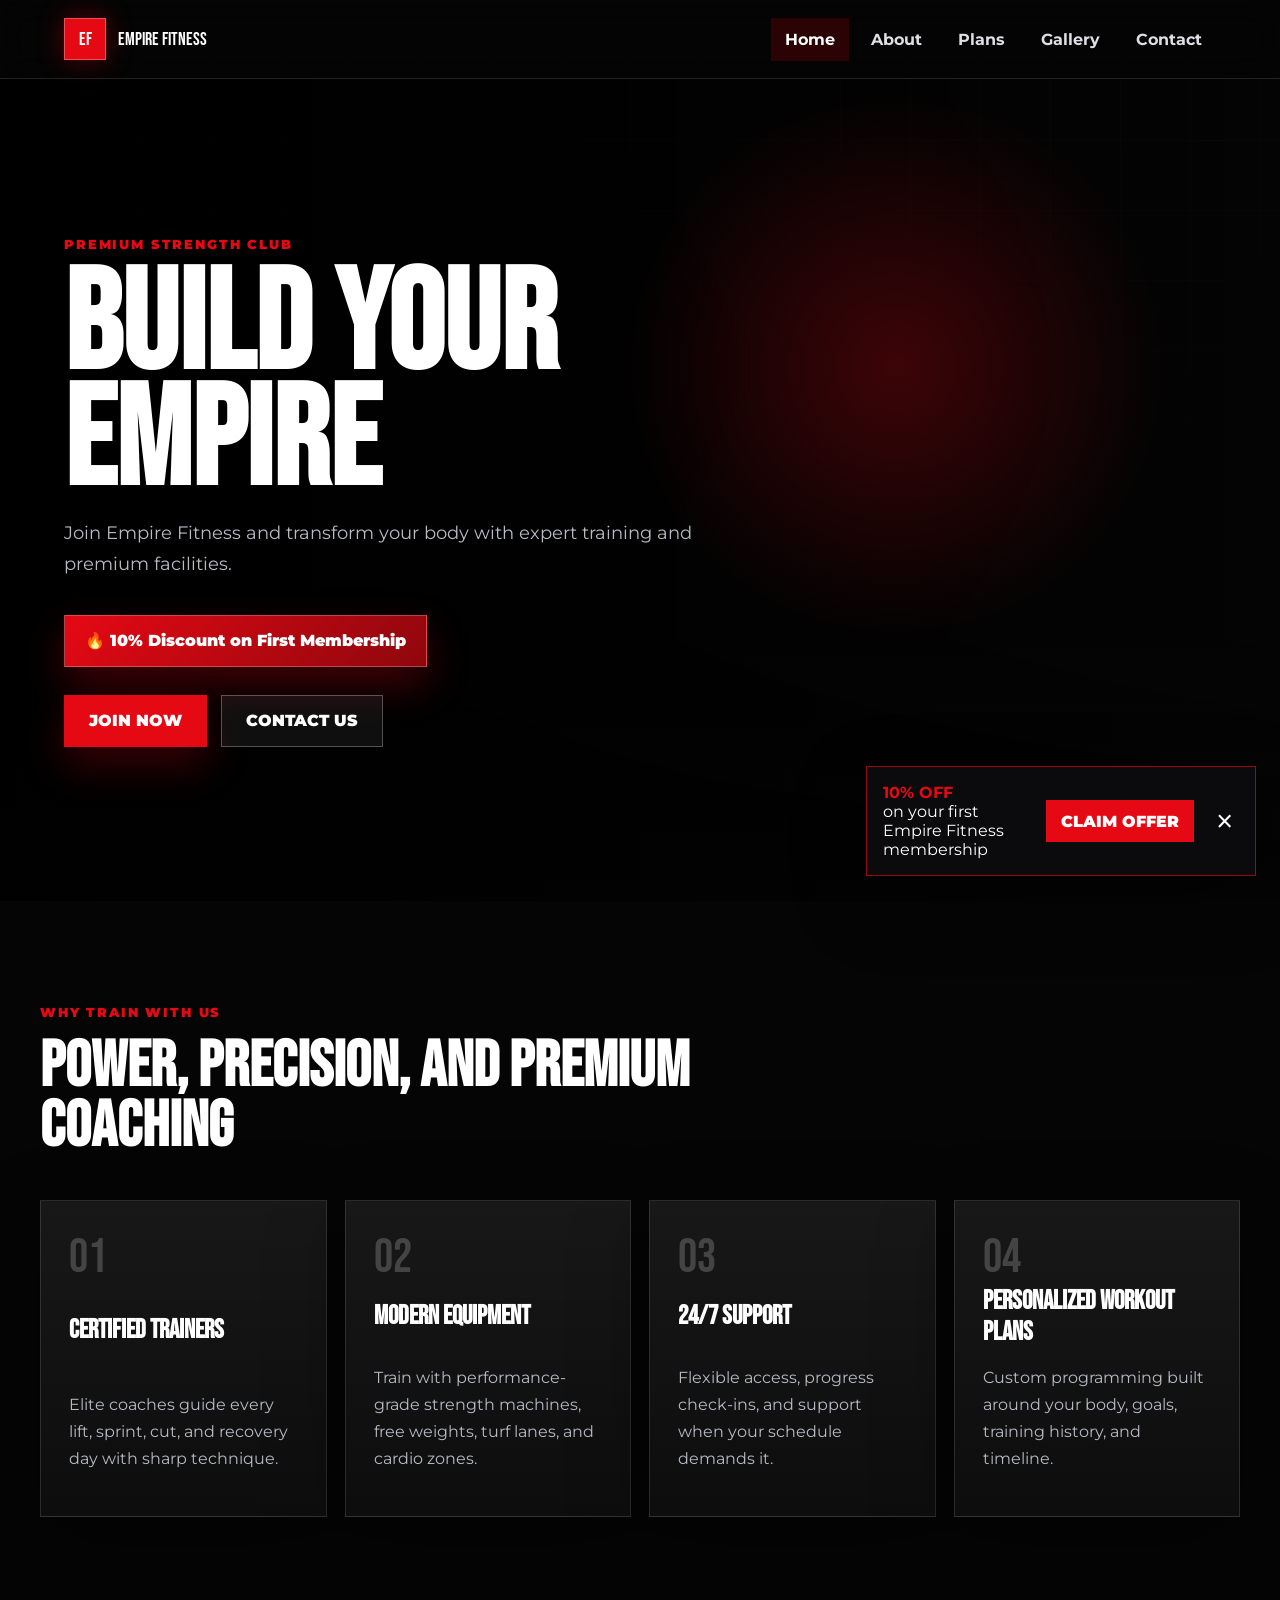
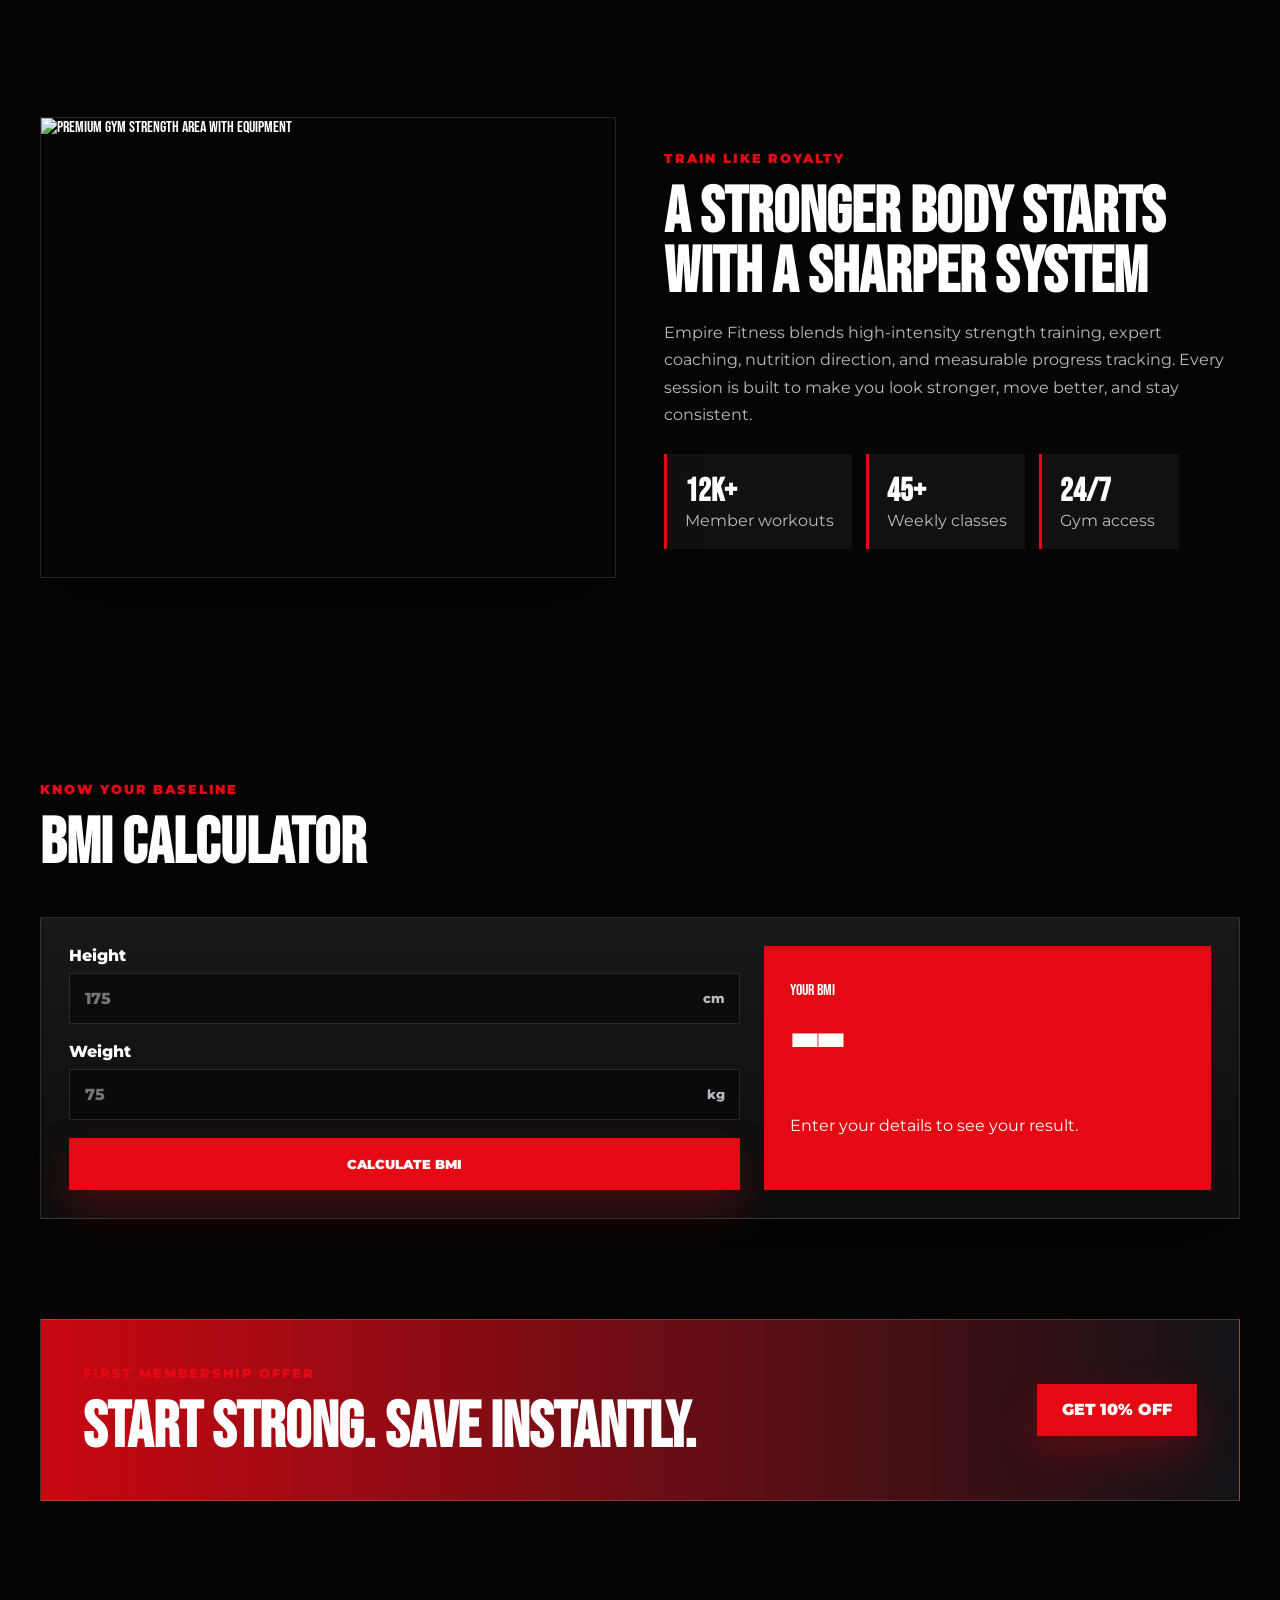
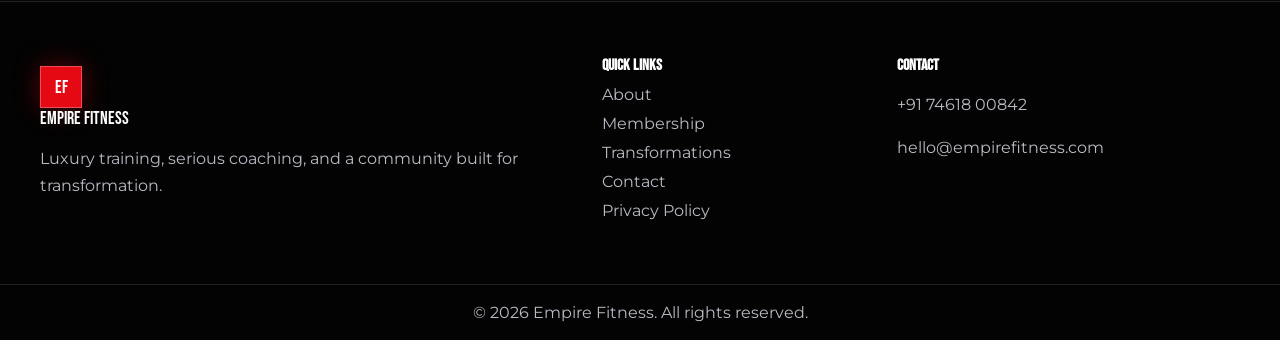
==== index.html @ af0444bc "ghjk" ====
<!DOCTYPE html>
<html lang="en">
<head>
  <meta charset="UTF-8">
  <meta name="viewport" content="width=device-width, initial-scale=1.0">
  <title>Empire Fitness | Build Your Empire</title>
  <link rel="preconnect" href="https://images.unsplash.com">
  <link rel="preconnect" href="https://images.pexels.com">
  <link rel="stylesheet" href="styles.css">
  <script defer src="script.js"></script>
</head>
<body>
  <div class="membership-popup" id="membershipPopup">
    <div>
      <strong>10% OFF</strong>
      <span>on your first Empire Fitness membership</span>
    </div>
    <a class="popup-link" href="plans.html">Claim Offer</a>
    <button class="icon-button" type="button" data-close-popup aria-label="Close offer">&times;</button>
  </div>

  <header class="site-header">
    <nav class="navbar">
      <a class="brand" href="index.html">
        <span class="brand-mark">EF</span>
        <span>Empire Fitness</span>
      </a>
      <button class="nav-toggle" type="button" aria-label="Open navigation" aria-expanded="false">
        <span></span><span></span><span></span>
      </button>
      <div class="nav-links">
        <a class="active" href="index.html">Home</a>
        <a href="about.html">About</a>
        <a href="plans.html">Plans</a>
        <a href="gallery.html">Gallery</a>
        <a href="contact.html">Contact</a>
      </div>
    </nav>
  </header>

  <main>
    <section class="hero home-hero">
      <div class="hero-media" role="img" aria-label="Athlete training with battle ropes in a premium gym"></div>
      <div class="hero-overlay"></div>
      <div class="hero-content reveal">
        <p class="eyebrow">Premium strength club</p>
        <h1>Build Your Empire</h1>
        <p class="hero-copy">Join Empire Fitness and transform your body with expert training and premium facilities.</p>
        <div class="offer-banner">🔥 10% Discount on First Membership</div>
        <div class="hero-actions">
          <a class="btn btn-primary" href="plans.html">Join Now</a>
          <a class="btn btn-ghost" href="contact.html">Contact Us</a>
        </div>
      </div>
    </section>

    <section class="section feature-grid-section">
      <div class="section-heading reveal">
        <p class="eyebrow">Why train with us</p>
        <h2>Power, precision, and premium coaching</h2>
      </div>
      <div class="feature-grid">
        <article class="feature-card reveal">
          <span class="card-icon">01</span>
          <h3>Certified Trainers</h3>
          <p>Elite coaches guide every lift, sprint, cut, and recovery day with sharp technique.</p>
        </article>
        <article class="feature-card reveal">
          <span class="card-icon">02</span>
          <h3>Modern Equipment</h3>
          <p>Train with performance-grade strength machines, free weights, turf lanes, and cardio zones.</p>
        </article>
        <article class="feature-card reveal">
          <span class="card-icon">03</span>
          <h3>24/7 Support</h3>
          <p>Flexible access, progress check-ins, and support when your schedule demands it.</p>
        </article>
        <article class="feature-card reveal">
          <span class="card-icon">04</span>
          <h3>Personalized Workout Plans</h3>
          <p>Custom programming built around your body, goals, training history, and timeline.</p>
        </article>
      </div>
    </section>

    <section class="split-section section">
      <div class="split-image reveal">
        <img src="https://images.unsplash.com/photo-1534367610401-9f5ed68180aa?auto=format&fit=crop&w=1100&q=85" alt="Premium gym strength area with equipment">
      </div>
      <div class="split-content reveal">
        <p class="eyebrow">Train like royalty</p>
        <h2>A stronger body starts with a sharper system</h2>
        <p>Empire Fitness blends high-intensity strength training, expert coaching, nutrition direction, and measurable progress tracking. Every session is built to make you look stronger, move better, and stay consistent.</p>
        <div class="stats-row">
          <div><strong>12k+</strong><span>Member workouts</span></div>
          <div><strong>45+</strong><span>Weekly classes</span></div>
          <div><strong>24/7</strong><span>Gym access</span></div>
        </div>
      </div>
    </section>

    <section class="section bmi-section" id="bmi">
      <div class="section-heading reveal">
        <p class="eyebrow">Know your baseline</p>
        <h2>BMI Calculator</h2>
      </div>
      <div class="bmi-panel reveal">
        <form class="bmi-form" id="bmiForm">
          <label>
            Height
            <span class="input-wrap"><input id="heightInput" type="number" min="1" step="0.1" placeholder="175"><small>cm</small></span>
          </label>
          <label>
            Weight
            <span class="input-wrap"><input id="weightInput" type="number" min="1" step="0.1" placeholder="75"><small>kg</small></span>
          </label>
          <button class="btn btn-primary" type="submit">Calculate BMI</button>
        </form>
        <div class="bmi-result" id="bmiResult">
          <span>Your BMI</span>
          <strong>--</strong>
          <p>Enter your details to see your result.</p>
        </div>
      </div>
    </section>

    <section class="cta-strip reveal">
      <div>
        <p class="eyebrow">First membership offer</p>
        <h2>Start strong. Save instantly.</h2>
      </div>
      <a class="btn btn-primary" href="plans.html">Get 10% Off</a>
    </section>
  </main>

  <footer class="footer">
    <div class="footer-grid">
      <div>
        <a class="brand" href="index.html"><span class="brand-mark">EF</span><span>Empire Fitness</span></a>
        <p>Luxury training, serious coaching, and a community built for transformation.</p>
      </div>
      <div>
        <h4>Quick Links</h4>
        <a href="about.html">About</a>
        <a href="plans.html">Membership</a>
        <a href="gallery.html">Transformations</a>
        <a href="contact.html">Contact</a>
        <a href="privacy.html">Privacy Policy</a>
      </div>
      <div>
        <h4>Contact</h4>
        <p>+91 74618 00842</p>
        <p>hello@empirefitness.com</p>
      </div>
    </div>
    <div class="footer-bottom">© 2026 Empire Fitness. All rights reserved.</div>
  </footer>
</body>
</html>
---- styles.css ----
@import url("https://fonts.googleapis.com/css2?family=Bebas+Neue&family=Montserrat:wght@400;600;700;800;900&display=swap");

:root {
  --black: #050505;
  --black-2: #0c0c0f;
  --panel: #141418;
  --panel-2: #1c1c22;
  --red: #e50914;
  --red-dark: #8e070d;
  --white: #ffffff;
  --muted: #b9bbc4;
  --line: rgba(255, 255, 255, 0.12);
  --shadow: 0 24px 70px rgba(0, 0, 0, 0.45);
}

* {
  box-sizing: border-box;
}

html {
  scroll-behavior: smooth;
}

body {
  margin: 0;
  font-family: "Bebas Neue", Impact, Haettenschweiler, "Arial Narrow Bold", sans-serif;
  background: var(--black);
  color: var(--white);
  letter-spacing: 0;
}

body::before {
  content: "";
  position: fixed;
  inset: 0;
  pointer-events: none;
  background:
    linear-gradient(90deg, rgba(255, 255, 255, 0.035) 1px, transparent 1px),
    linear-gradient(rgba(255, 255, 255, 0.035) 1px, transparent 1px);
  background-size: 70px 70px;
  mask-image: linear-gradient(to bottom, rgba(0, 0, 0, 0.65), transparent 72%);
  z-index: -2;
}

img {
  max-width: 100%;
  display: block;
}

a {
  color: inherit;
  text-decoration: none;
}

p {
  color: var(--muted);
  font-family: "Montserrat", "Segoe UI", Arial, sans-serif;
  line-height: 1.7;
}

.site-header {
  position: sticky;
  top: 0;
  z-index: 100;
  background: rgba(5, 5, 5, 0.78);
  backdrop-filter: blur(18px);
  border-bottom: 1px solid var(--line);
}

.navbar {
  min-height: 78px;
  max-width: 1200px;
  margin: 0 auto;
  padding: 0 24px;
  display: flex;
  align-items: center;
  justify-content: space-between;
  gap: 24px;
}

.brand {
  display: inline-flex;
  align-items: center;
  gap: 12px;
  font-size: 1.1rem;
  text-transform: uppercase;
}

.brand-mark {
  width: 42px;
  height: 42px;
  display: grid;
  place-items: center;
  background: var(--red);
  color: var(--white);
  border: 1px solid rgba(255, 255, 255, 0.28);
  box-shadow: 0 0 26px rgba(229, 9, 20, 0.38);
}

.nav-links {
  display: flex;
  align-items: center;
  gap: 8px;
  font-family: "Montserrat", "Segoe UI", Arial, sans-serif;
  font-weight: 700;
}

.nav-links a {
  padding: 12px 14px;
  color: #dedee3;
  transition: color 0.25s ease, background 0.25s ease;
}

.nav-links a:hover,
.nav-links a.active {
  color: var(--white);
  background: rgba(229, 9, 20, 0.18);
}

.nav-toggle,
.icon-button {
  display: none;
  border: 0;
  background: transparent;
  color: var(--white);
  cursor: pointer;
}

.nav-toggle span {
  display: block;
  width: 28px;
  height: 2px;
  margin: 6px 0;
  background: var(--white);
}

.hero,
.page-hero {
  position: relative;
  min-height: calc(100vh - 78px);
  display: flex;
  align-items: center;
  overflow: hidden;
}

.hero-media,
.page-hero {
  background-size: cover;
  background-position: center;
}

.home-hero .hero-media {
  position: absolute;
  inset: 0;
  background-image: url("https://images.unsplash.com/photo-1599058917212-d750089bc07e?auto=format&fit=crop&w=1800&q=88");
  transform: scale(1.03);
  animation: heroPulse 14s ease-in-out infinite alternate;
}

.about-hero {
  background-image: url("https://images.unsplash.com/photo-1534438327276-14e5300c3a48?auto=format&fit=crop&w=1800&q=88");
}

.plans-hero {
  background-image: url("https://images.unsplash.com/photo-1532029837206-abbe2b7620e3?auto=format&fit=crop&w=1800&q=88");
}

.gallery-hero {
  background-image: url("https://images.unsplash.com/photo-1581009146145-b5ef050c2e1e?auto=format&fit=crop&w=1800&q=88");
}

.contact-hero {
  background-image: url("https://images.unsplash.com/photo-1583454110551-21f2fa2afe61?auto=format&fit=crop&w=1800&q=88");
}

.privacy-hero {
  background-image: url("https://images.unsplash.com/photo-1517838277536-f5f99be501cd?auto=format&fit=crop&w=1800&q=88");
}

.hero-overlay {
  position: absolute;
  inset: 0;
  background:
    radial-gradient(circle at 70% 35%, rgba(229, 9, 20, 0.26), transparent 26%),
    linear-gradient(90deg, rgba(0, 0, 0, 0.94) 0%, rgba(0, 0, 0, 0.7) 42%, rgba(0, 0, 0, 0.16) 100%),
    linear-gradient(0deg, rgba(5, 5, 5, 1) 0%, transparent 32%);
  z-index: 1;
}

.hero-content,
.page-hero-content {
  position: relative;
  z-index: 2;
  width: min(760px, calc(100% - 48px));
  margin-left: max(24px, calc((100vw - 1200px) / 2 + 24px));
  padding: 90px 0;
}

.page-hero-content {
  width: min(820px, calc(100% - 48px));
}

.eyebrow {
  margin: 0 0 14px;
  color: var(--red);
  text-transform: uppercase;
  font-weight: 900;
  font-size: 0.82rem;
  letter-spacing: 0.14em;
}

h1,
h2,
h3,
h4 {
  margin: 0;
  text-transform: uppercase;
}

h1 {
  font-size: clamp(4rem, 11vw, 9.5rem);
  line-height: 0.82;
  max-width: 920px;
}

h2 {
  font-size: clamp(2.2rem, 5vw, 4.5rem);
  line-height: 0.94;
}

h3 {
  font-size: 1.6rem;
}

.hero-copy,
.page-hero-content p {
  max-width: 650px;
  font-size: 1.12rem;
}

.offer-banner,
.plan-highlight {
  display: inline-flex;
  align-items: center;
  min-height: 52px;
  margin: 18px 0 28px;
  padding: 14px 20px;
  background: linear-gradient(135deg, var(--red), var(--red-dark));
  border: 1px solid rgba(255, 255, 255, 0.25);
  box-shadow: 0 18px 40px rgba(229, 9, 20, 0.28);
  font-family: "Montserrat", "Segoe UI", Arial, sans-serif;
  font-weight: 900;
}

.hero-actions,
.stats-row,
.social-row {
  display: flex;
  flex-wrap: wrap;
  gap: 14px;
}

.btn,
.whatsapp-btn,
.popup-link {
  display: inline-flex;
  align-items: center;
  justify-content: center;
  min-height: 52px;
  padding: 0 24px;
  border: 1px solid transparent;
  font-family: "Montserrat", "Segoe UI", Arial, sans-serif;
  font-weight: 900;
  text-transform: uppercase;
  transition: transform 0.25s ease, box-shadow 0.25s ease, background 0.25s ease;
}

.btn:hover,
.whatsapp-btn:hover,
.popup-link:hover {
  transform: translateY(-3px);
}

.btn-primary {
  background: var(--red);
  color: var(--white);
  box-shadow: 0 18px 40px rgba(229, 9, 20, 0.25);
}

.btn-ghost {
  border-color: rgba(255, 255, 255, 0.28);
  background: rgba(255, 255, 255, 0.06);
}

.section {
  width: min(1200px, calc(100% - 48px));
  margin: 0 auto;
  padding: 100px 0;
}

.section-heading {
  max-width: 820px;
  margin-bottom: 42px;
}

.feature-grid,
.trainer-grid,
.pricing-grid,
.transformation-grid,
.contact-grid,
.story-grid {
  display: grid;
  grid-template-columns: repeat(4, 1fr);
  gap: 18px;
}

.feature-card,
.trainer-card,
.price-card,
.transform-card,
.mission-card,
.contact-form,
.contact-panel,
.bmi-panel {
  background: linear-gradient(180deg, rgba(255, 255, 255, 0.08), rgba(255, 255, 255, 0.035));
  border: 1px solid var(--line);
  box-shadow: var(--shadow);
}

.feature-card {
  min-height: 260px;
  padding: 28px;
  display: flex;
  flex-direction: column;
  justify-content: space-between;
  transition: transform 0.3s ease, border-color 0.3s ease;
}

.feature-card:hover,
.price-card:hover,
.trainer-card:hover,
.transform-card:hover {
  transform: translateY(-8px);
  border-color: rgba(229, 9, 20, 0.72);
}

.card-icon {
  color: rgba(255, 255, 255, 0.2);
  font-size: 3rem;
}

.split-section {
  display: grid;
  grid-template-columns: 1fr 1fr;
  align-items: center;
  gap: 48px;
}

.split-image img {
  width: 100%;
  aspect-ratio: 5 / 4;
  object-fit: cover;
  border: 1px solid var(--line);
  box-shadow: var(--shadow);
}

.stats-row {
  margin-top: 26px;
}

.stats-row div,
.achievement-band div {
  min-width: 140px;
  padding: 18px;
  border-left: 3px solid var(--red);
  background: rgba(255, 255, 255, 0.05);
}

.stats-row strong,
.achievement-band strong {
  display: block;
  font-size: 2rem;
}

.stats-row span,
.achievement-band span {
  color: var(--muted);
  font-family: "Montserrat", "Segoe UI", Arial, sans-serif;
}

.bmi-panel {
  display: grid;
  grid-template-columns: 1.5fr 1fr;
  gap: 24px;
  padding: 28px;
}

.bmi-form,
.contact-form {
  display: grid;
  gap: 18px;
}

label {
  display: grid;
  gap: 8px;
  color: var(--white);
  font-family: "Montserrat", "Segoe UI", Arial, sans-serif;
  font-weight: 800;
}

input,
textarea {
  width: 100%;
  border: 1px solid var(--line);
  background: rgba(0, 0, 0, 0.42);
  color: var(--white);
  padding: 15px;
  font: inherit;
  outline: none;
}

input:focus,
textarea:focus {
  border-color: var(--red);
}

.input-wrap {
  display: grid;
  grid-template-columns: 1fr auto;
  align-items: center;
  background: rgba(0, 0, 0, 0.42);
  border: 1px solid var(--line);
}

.input-wrap input {
  border: 0;
  background: transparent;
}

.input-wrap small {
  padding-right: 14px;
  color: var(--muted);
}

.bmi-result {
  display: grid;
  align-content: center;
  padding: 26px;
  background: var(--red);
}

.bmi-result strong {
  font-size: clamp(3rem, 8vw, 6rem);
  line-height: 1;
}

.bmi-result p,
.bmi-result span {
  color: var(--white);
}

.cta-strip,
.motivation-band,
.achievement-band {
  width: min(1200px, calc(100% - 48px));
  margin: 0 auto 100px;
  padding: 42px;
  display: flex;
  align-items: center;
  justify-content: space-between;
  gap: 24px;
  background:
    linear-gradient(90deg, rgba(229, 9, 20, 0.88), rgba(20, 20, 24, 0.92)),
    url("https://images.unsplash.com/photo-1517836357463-d25dfeac3438?auto=format&fit=crop&w=1400&q=85") center/cover;
  border: 1px solid rgba(255, 255, 255, 0.16);
}

.story-grid {
  grid-template-columns: 1.2fr 0.8fr;
}

.mission-card {
  padding: 34px;
}

.mission-card h3 + p {
  margin-bottom: 26px;
}

.trainer-grid,
.pricing-grid,
.transformation-grid {
  grid-template-columns: repeat(3, 1fr);
}

.trainer-card,
.transform-card {
  overflow: hidden;
}

.trainer-card img {
  width: 100%;
  height: 360px;
  object-fit: cover;
}

.trainer-card h3,
.trainer-card p,
.transform-card h3,
.transform-card p {
  padding-inline: 24px;
}

.trainer-card h3,
.transform-card h3 {
  padding-top: 24px;
}

.trainer-card p,
.transform-card p {
  padding-bottom: 24px;
}

.price-card {
  position: relative;
  padding: 34px;
  transition: transform 0.3s ease, border-color 0.3s ease;
}

.price-card.featured {
  border-color: var(--red);
  background: linear-gradient(180deg, rgba(229, 9, 20, 0.24), rgba(255, 255, 255, 0.04));
}

.price {
  margin: 20px 0;
  font-size: clamp(3rem, 6vw, 5rem);
  line-height: 0.9;
}

.price span {
  color: var(--muted);
  font-family: "Montserrat", "Segoe UI", Arial, sans-serif;
  font-size: 1rem;
}

.price-card ul {
  margin: 24px 0;
  padding: 0;
  list-style: none;
  font-family: "Montserrat", "Segoe UI", Arial, sans-serif;
  color: var(--muted);
}

.price-card li {
  padding: 10px 0;
  border-bottom: 1px solid var(--line);
}

.before-after {
  display: grid;
  grid-template-columns: 1fr 1fr;
}

.before-after img {
  width: 100%;
  height: 320px;
  object-fit: cover;
}

.achievement-band {
  justify-content: center;
  background: var(--panel);
}

.testimonial-slider {
  display: grid;
  grid-template-columns: 54px 1fr 54px;
  align-items: center;
  gap: 18px;
}

.testimonial-track {
  min-height: 210px;
  position: relative;
  overflow: hidden;
  border: 1px solid var(--line);
  background: var(--panel);
}

.testimonial {
  position: absolute;
  inset: 0;
  padding: 36px;
  display: grid;
  align-content: center;
  opacity: 0;
  transform: translateX(30px);
  transition: opacity 0.35s ease, transform 0.35s ease;
}

.testimonial.active {
  opacity: 1;
  transform: translateX(0);
}

.testimonial p {
  font-size: 1.3rem;
}

.slider-btn {
  width: 54px;
  height: 54px;
  border: 1px solid var(--line);
  background: var(--red);
  color: var(--white);
  font-size: 2rem;
  cursor: pointer;
  font-family: Georgia, serif;
}

.contact-grid {
  grid-template-columns: 1.1fr 0.9fr;
}

.policy-section {
  padding-top: 90px;
}

.policy-panel {
  max-width: 920px;
  margin: 0 auto;
  padding: clamp(28px, 5vw, 52px);
  background: linear-gradient(180deg, rgba(255, 255, 255, 0.08), rgba(255, 255, 255, 0.035));
  border: 1px solid var(--line);
  box-shadow: var(--shadow);
}

.policy-panel h2 {
  margin-top: 36px;
  font-size: clamp(1.8rem, 3vw, 2.6rem);
}

.policy-panel h2:first-of-type {
  margin-top: 18px;
}

.policy-panel a {
  color: var(--white);
  border-bottom: 1px solid var(--red);
}

.policy-date {
  color: var(--red);
  font-weight: 800;
}

.contact-form,
.contact-panel {
  padding: 32px;
}

.whatsapp-btn {
  margin: 16px 0;
  width: max-content;
  background: #1fa855;
  color: var(--white);
}

.social-row a {
  width: 48px;
  height: 48px;
  display: grid;
  place-items: center;
  background: rgba(255, 255, 255, 0.08);
  border: 1px solid var(--line);
  font-family: "Montserrat", "Segoe UI", Arial, sans-serif;
  font-weight: 900;
}

.map-section {
  width: min(1200px, calc(100% - 48px));
  margin: 0 auto 100px;
}

.map-section iframe {
  width: 100%;
  height: 420px;
  border: 1px solid var(--line);
  filter: grayscale(1) invert(0.9) contrast(1.05);
}

.membership-popup {
  position: fixed;
  right: 24px;
  bottom: 24px;
  z-index: 120;
  max-width: 390px;
  display: flex;
  align-items: center;
  gap: 16px;
  padding: 16px;
  background: rgba(12, 12, 15, 0.95);
  border: 1px solid rgba(229, 9, 20, 0.65);
  box-shadow: var(--shadow);
  font-family: "Montserrat", "Segoe UI", Arial, sans-serif;
  transform: translateY(140%);
  transition: transform 0.45s ease;
}

.membership-popup.show {
  transform: translateY(0);
}

.membership-popup strong {
  display: block;
  color: var(--red);
}

.popup-link {
  min-height: 42px;
  padding: 0 14px;
  background: var(--red);
  white-space: nowrap;
}

.membership-popup .icon-button {
  display: block;
  font-size: 1.8rem;
  line-height: 1;
}

.footer {
  border-top: 1px solid var(--line);
  background: #030303;
}

.footer-grid {
  width: min(1200px, calc(100% - 48px));
  margin: 0 auto;
  padding: 54px 0;
  display: grid;
  grid-template-columns: 1.4fr 0.7fr 0.9fr;
  gap: 28px;
}

.footer a {
  display: block;
  margin: 10px 0;
  font-family: "Montserrat", "Segoe UI", Arial, sans-serif;
  color: var(--muted);
}

.footer .brand {
  color: var(--white);
  font-family: "Bebas Neue", Impact, Haettenschweiler, "Arial Narrow Bold", sans-serif;
}

.footer-bottom {
  padding: 18px 24px;
  text-align: center;
  color: var(--muted);
  font-family: "Montserrat", "Segoe UI", Arial, sans-serif;
  border-top: 1px solid var(--line);
}

.reveal {
  opacity: 0;
  transform: translateY(34px);
  transition: opacity 0.65s ease, transform 0.65s ease;
}

.reveal.visible {
  opacity: 1;
  transform: translateY(0);
}

@keyframes heroPulse {
  from { transform: scale(1.03); }
  to { transform: scale(1.1); }
}

@media (max-width: 920px) {
  .nav-toggle {
    display: block;
  }

  .nav-links {
    position: absolute;
    left: 16px;
    right: 16px;
    top: 78px;
    display: grid;
    padding: 16px;
    background: rgba(5, 5, 5, 0.98);
    border: 1px solid var(--line);
    transform: translateY(-12px);
    opacity: 0;
    pointer-events: none;
    transition: opacity 0.25s ease, transform 0.25s ease;
  }

  .nav-links.open {
    opacity: 1;
    pointer-events: auto;
    transform: translateY(0);
  }

  .feature-grid,
  .trainer-grid,
  .pricing-grid,
  .transformation-grid,
  .contact-grid,
  .story-grid,
  .split-section,
  .bmi-panel,
  .footer-grid {
    grid-template-columns: 1fr;
  }

  .hero,
  .page-hero {
    min-height: 720px;
  }

  .cta-strip,
  .motivation-band,
  .achievement-band {
    align-items: flex-start;
    flex-direction: column;
  }

  .achievement-band {
    display: grid;
    grid-template-columns: 1fr 1fr;
  }

  .membership-popup {
    left: 16px;
    right: 16px;
    bottom: 16px;
  }
}

@media (max-width: 560px) {
  .navbar,
  .section,
  .cta-strip,
  .motivation-band,
  .achievement-band,
  .map-section,
  .footer-grid {
    width: calc(100% - 32px);
    padding-left: 0;
    padding-right: 0;
  }

  .navbar {
    width: 100%;
    padding: 0 16px;
  }

  .hero-content,
  .page-hero-content {
    width: calc(100% - 32px);
    margin-left: 16px;
  }

  h1 {
    font-size: clamp(3.4rem, 19vw, 5rem);
  }

  .section {
    padding: 72px 0;
  }

  .hero-actions,
  .bmi-form .btn,
  .btn {
    width: 100%;
  }

  .before-after img,
  .trainer-card img {
    height: 240px;
  }

  .testimonial-slider {
    grid-template-columns: 1fr;
  }

  .slider-btn {
    width: 100%;
  }

  .achievement-band {
    grid-template-columns: 1fr;
  }
}
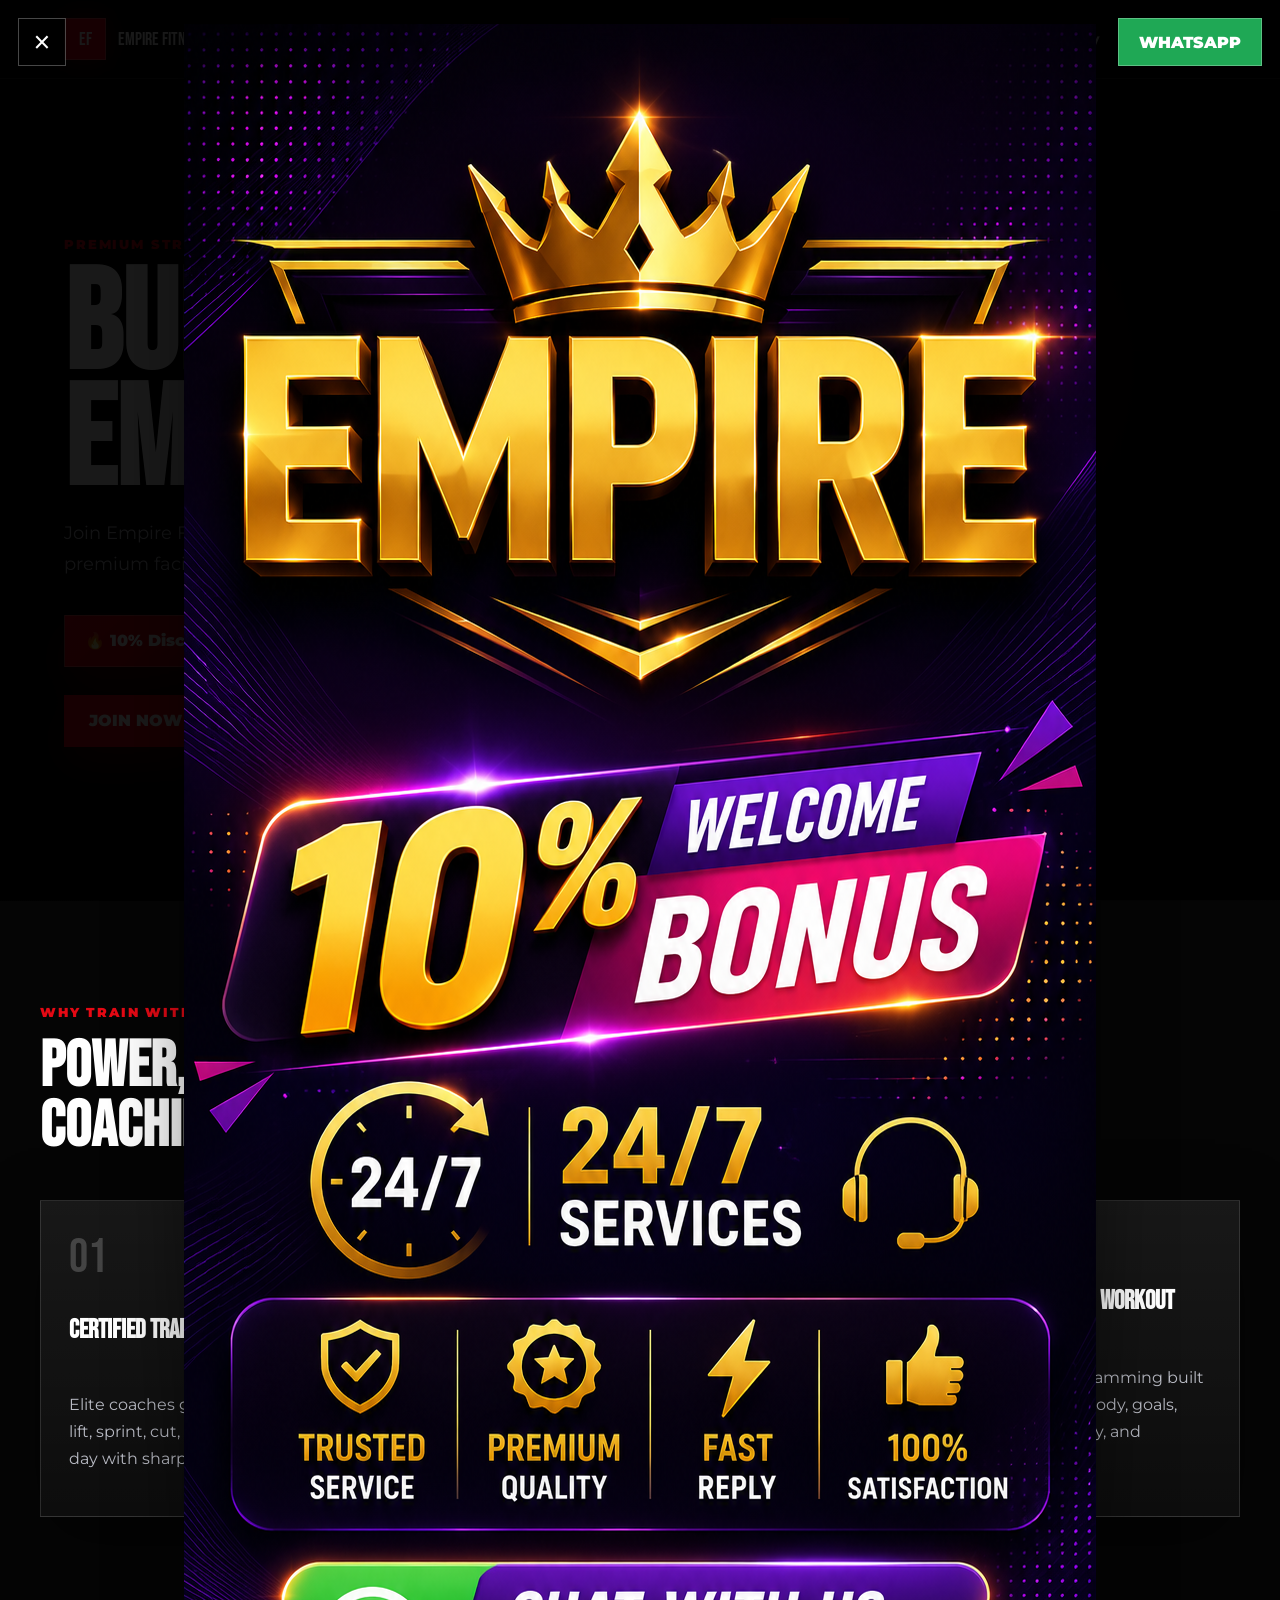
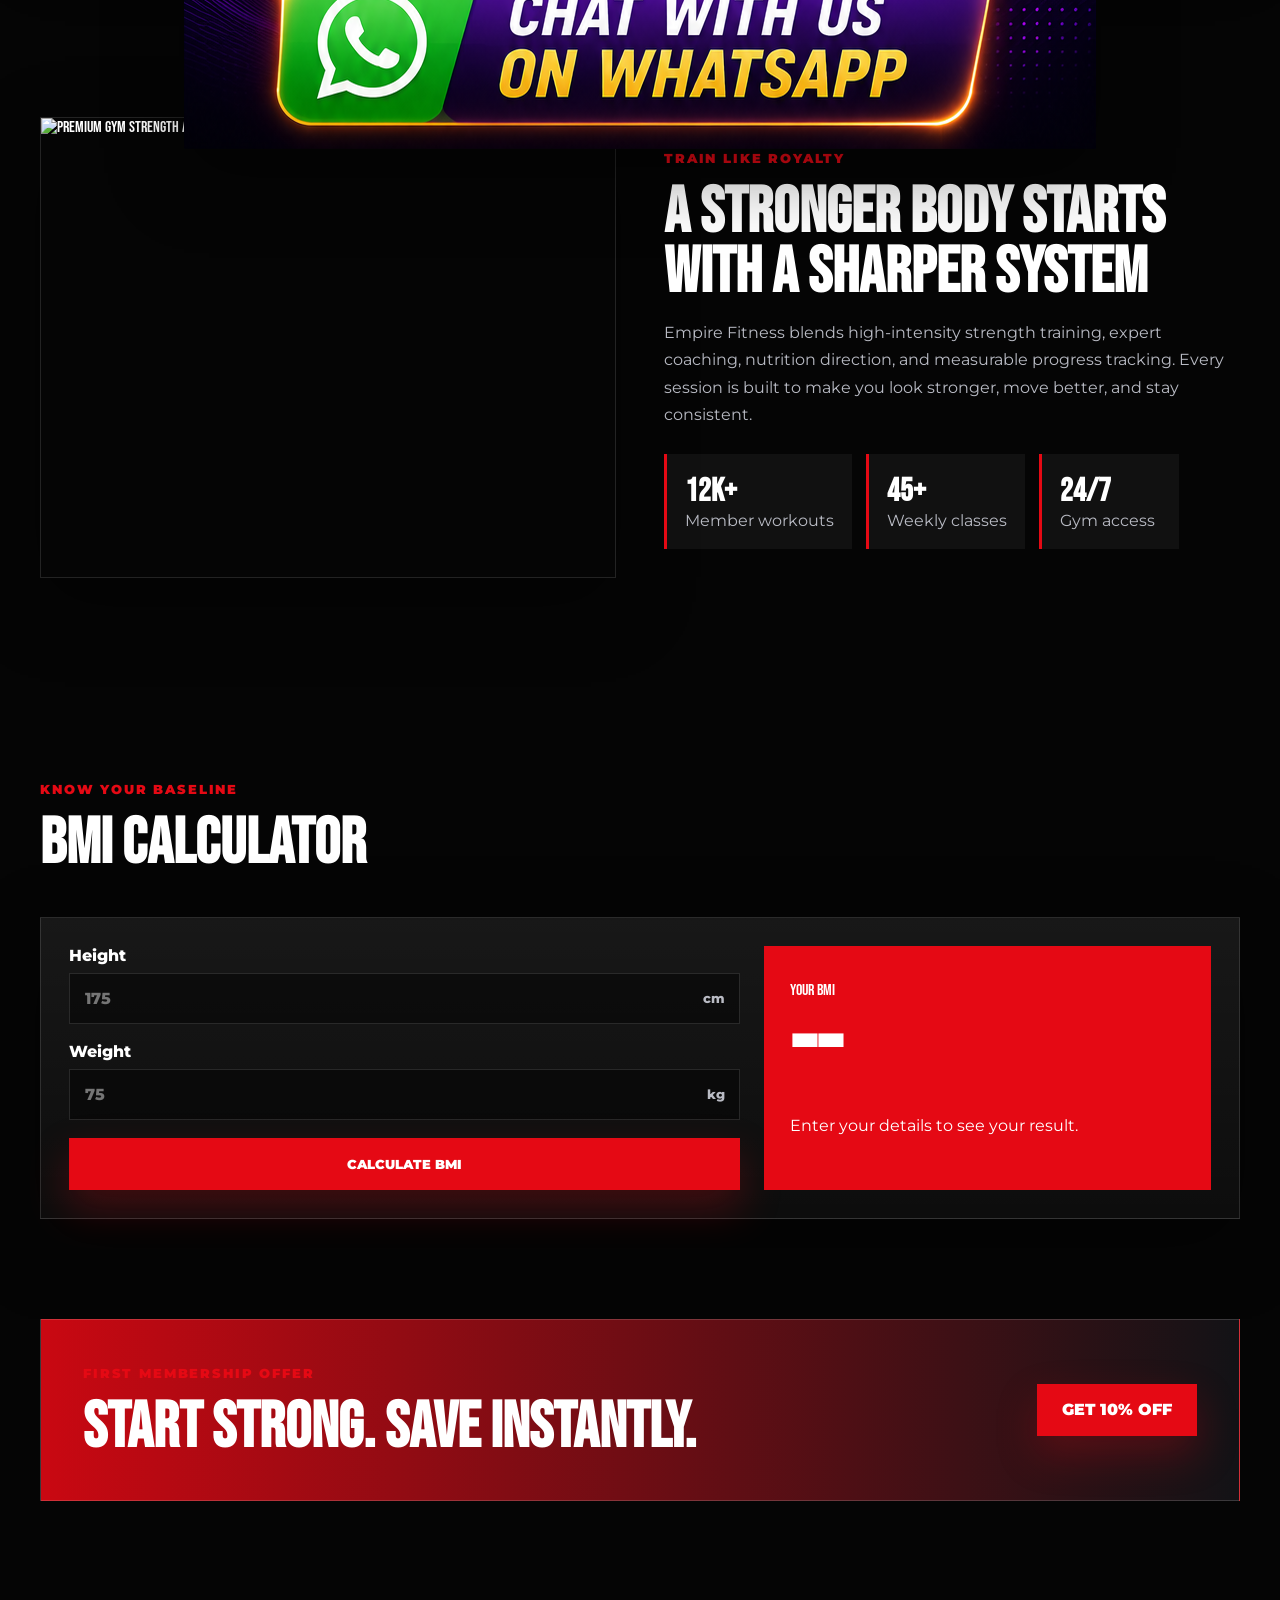
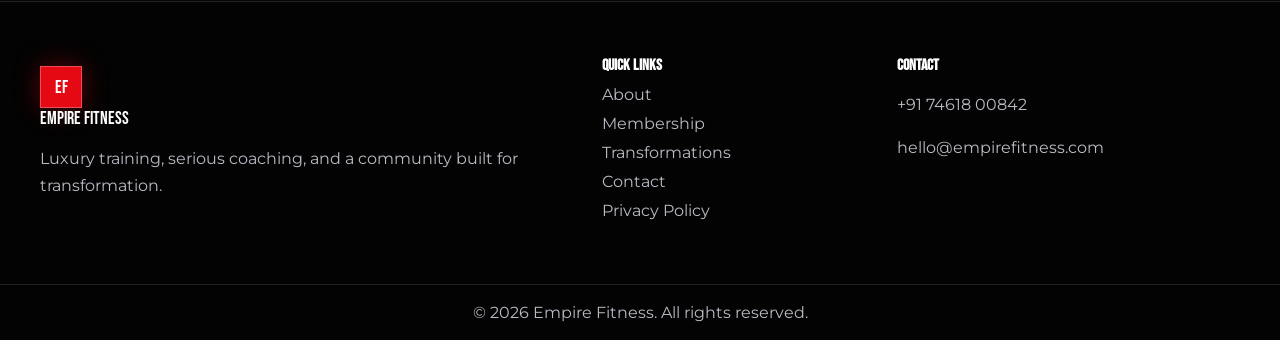
==== commit b9b5e9a6: "gfds" ====
--- a/index.html
+++ b/index.html
@@ -10,12 +10,25 @@
   <script defer src="script.js"></script>
 </head>
 <body>
-  <div class="membership-popup" id="membershipPopup">
-    <div>
-      <strong>10% OFF</strong>
-      <span>on your first Empire Fitness membership</span>
-    </div>
-    <a class="popup-link" href="plans.html">Claim Offer</a>
+  <div class="membership-popup" id="membershipPopup" aria-label="Empire Fitness WhatsApp offer">
+    <a
+      class="popup-whatsapp-button"
+      href="https://wa.me/917461800842?text=Hi%20Empire%20I%20want%20to%20know%20more.."
+      target="_blank"
+      rel="noopener"
+      aria-label="Chat with Empire Fitness on WhatsApp"
+    >
+      WhatsApp
+    </a>
+    <a
+      class="popup-image-link"
+      href="https://wa.me/917461800842?text=Hi%20Empire%20I%20want%20to%20know%20more.."
+      target="_blank"
+      rel="noopener"
+      aria-label="Chat with Empire Fitness on WhatsApp"
+    >
+      <img src="empire.png" alt="Empire Fitness membership offer">
+    </a>
     <button class="icon-button" type="button" data-close-popup aria-label="Close offer">&times;</button>
   </div>
 
--- a/styles.css
+++ b/styles.css
@@ -693,42 +693,75 @@
 
 .membership-popup {
   position: fixed;
-  right: 24px;
-  bottom: 24px;
-  z-index: 120;
-  max-width: 390px;
-  display: flex;
-  align-items: center;
-  gap: 16px;
-  padding: 16px;
-  background: rgba(12, 12, 15, 0.95);
-  border: 1px solid rgba(229, 9, 20, 0.65);
+  inset: 0;
+  z-index: 1000;
+  display: grid;
+  align-items: center;
+  justify-items: center;
+  padding: 24px;
+  background: rgba(0, 0, 0, 0.9);
+  opacity: 0;
+  pointer-events: none;
+  transition: opacity 0.35s ease;
+}
+
+.membership-popup.show {
+  opacity: 1;
+  pointer-events: auto;
+}
+
+.popup-image-link {
+  display: grid;
+  width: 100%;
+  height: 100%;
+  place-items: center;
+}
+
+.popup-image-link img {
+  max-width: 100%;
+  max-height: 100%;
+  width: auto;
+  height: auto;
+  object-fit: contain;
   box-shadow: var(--shadow);
-  font-family: "Montserrat", "Segoe UI", Arial, sans-serif;
-  transform: translateY(140%);
-  transition: transform 0.45s ease;
-}
-
-.membership-popup.show {
-  transform: translateY(0);
-}
-
-.membership-popup strong {
-  display: block;
-  color: var(--red);
-}
-
-.popup-link {
-  min-height: 42px;
-  padding: 0 14px;
-  background: var(--red);
-  white-space: nowrap;
+}
+
+.popup-whatsapp-button {
+  position: absolute;
+  top: 18px;
+  right: 18px;
+  z-index: 1;
+  min-height: 48px;
+  padding: 0 20px;
+  display: inline-flex;
+  align-items: center;
+  justify-content: center;
+  background: #1fa855;
+  color: var(--white);
+  border: 1px solid rgba(255, 255, 255, 0.28);
+  font-family: "Montserrat", "Segoe UI", Arial, sans-serif;
+  font-weight: 900;
+  text-transform: uppercase;
+  transition: transform 0.25s ease, box-shadow 0.25s ease;
+}
+
+.popup-whatsapp-button:hover {
+  transform: translateY(-3px);
+  box-shadow: 0 18px 40px rgba(31, 168, 85, 0.28);
 }
 
 .membership-popup .icon-button {
   display: block;
+  position: absolute;
+  top: 18px;
+  left: 18px;
+  width: 48px;
+  height: 48px;
+  border: 1px solid rgba(255, 255, 255, 0.28);
+  background: rgba(0, 0, 0, 0.7);
   font-size: 1.8rem;
   line-height: 1;
+  z-index: 1;
 }
 
 .footer {
@@ -837,9 +870,19 @@
   }
 
   .membership-popup {
-    left: 16px;
-    right: 16px;
-    bottom: 16px;
+    padding: 14px;
+  }
+
+  .membership-popup .icon-button {
+    top: 12px;
+    left: 12px;
+  }
+
+  .popup-whatsapp-button {
+    top: 12px;
+    right: 12px;
+    min-height: 44px;
+    padding: 0 14px;
   }
 }
 
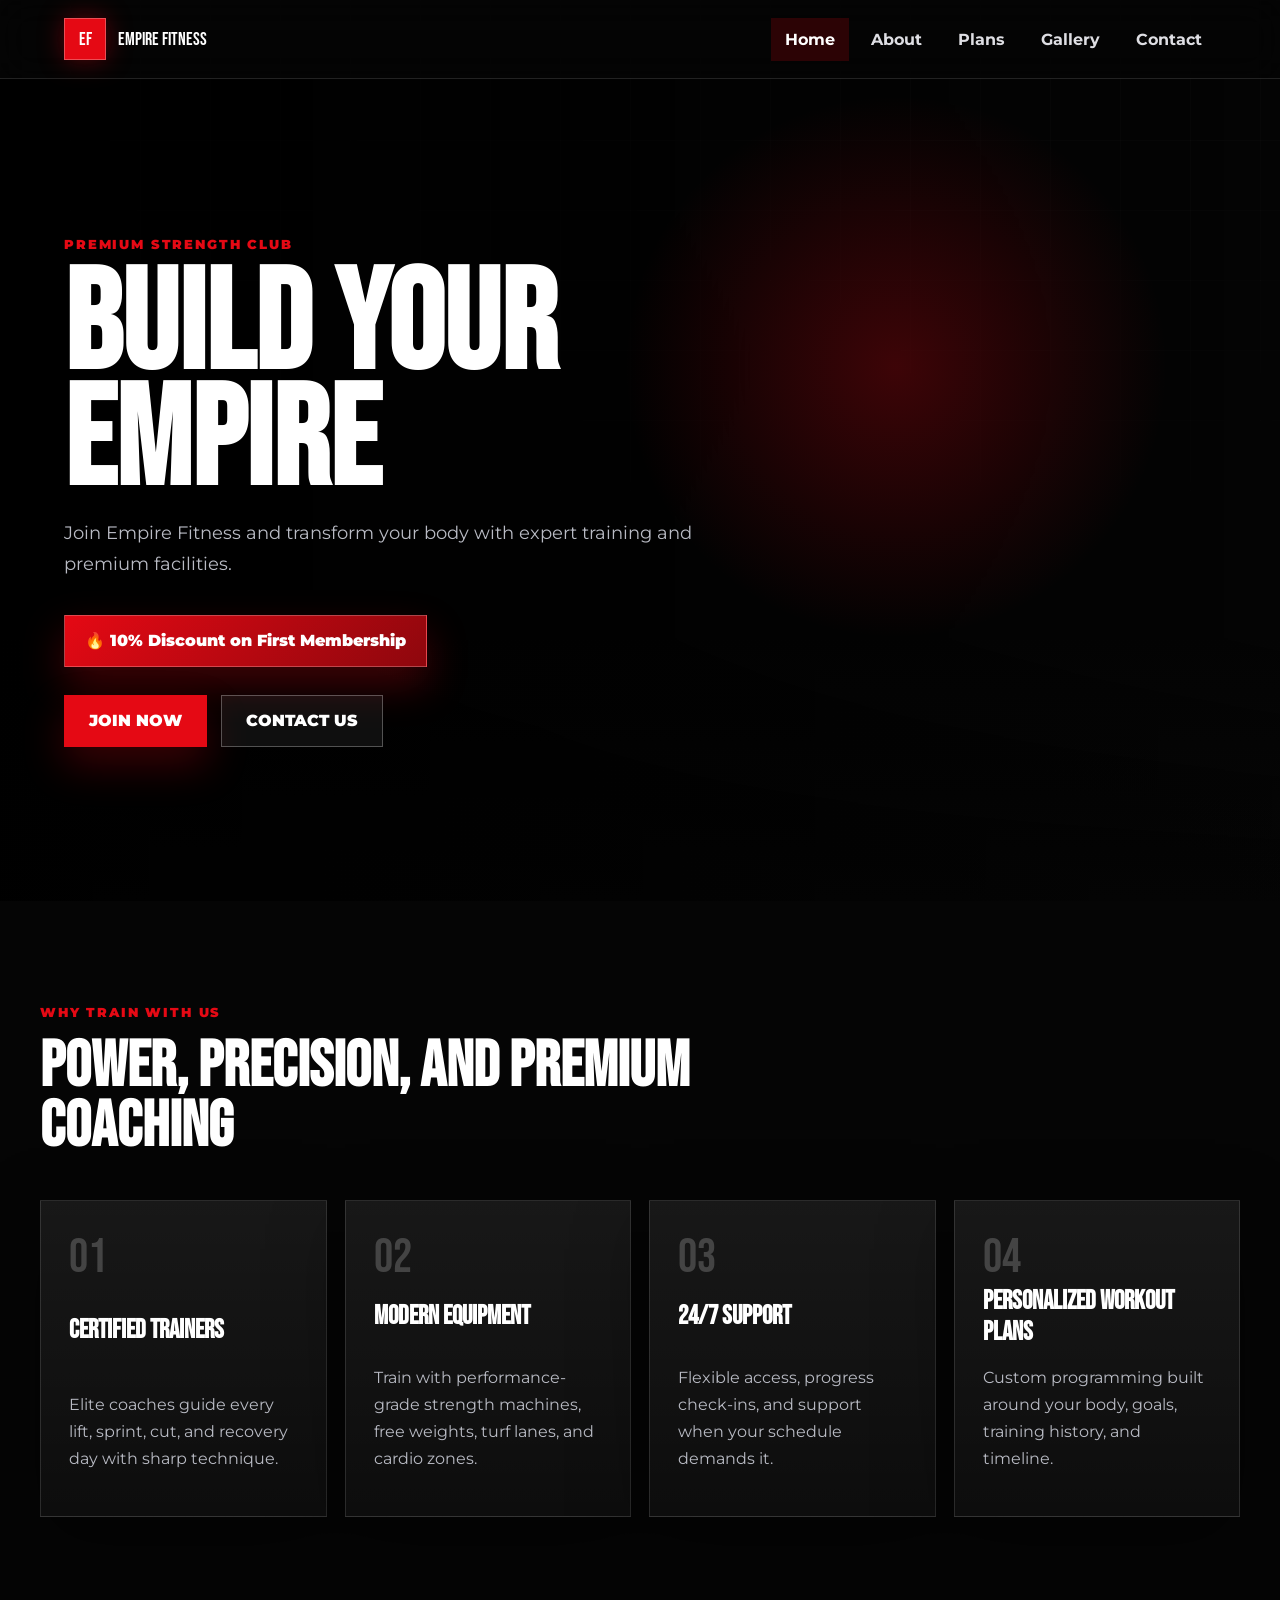
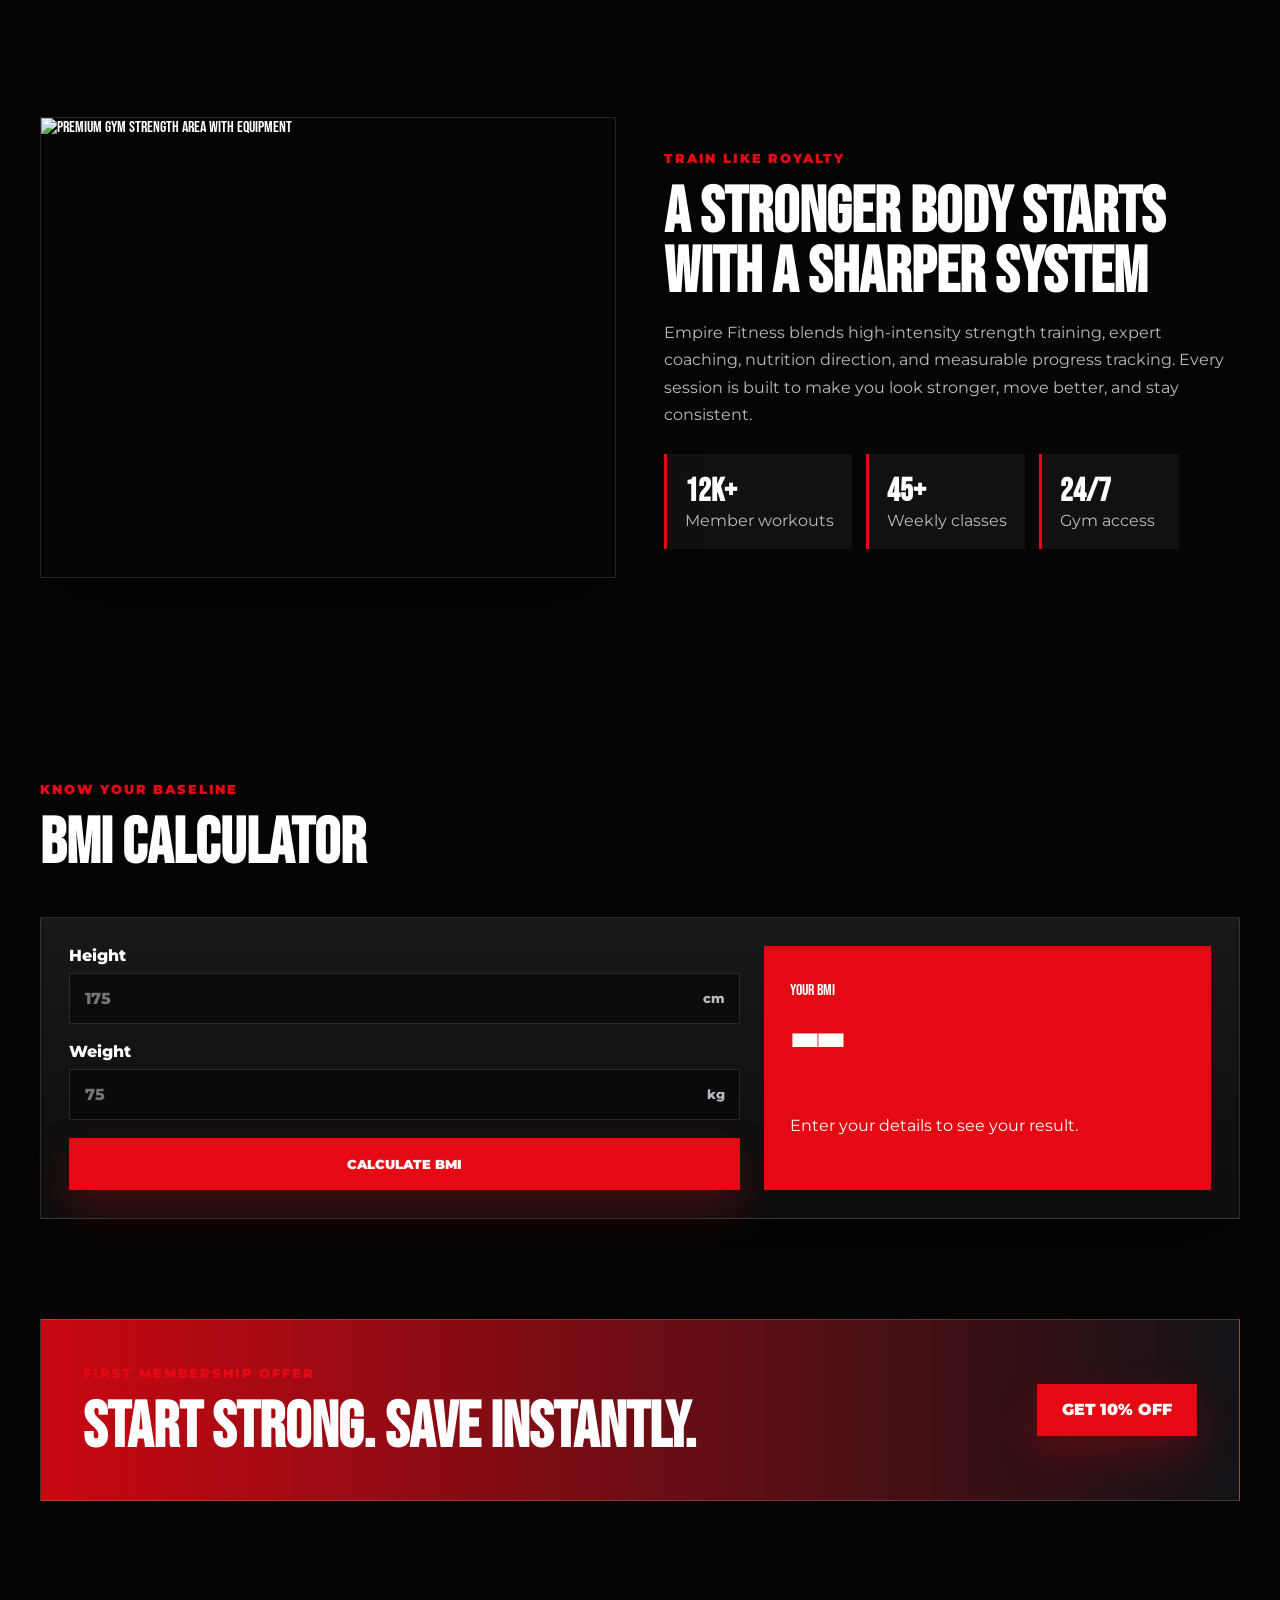
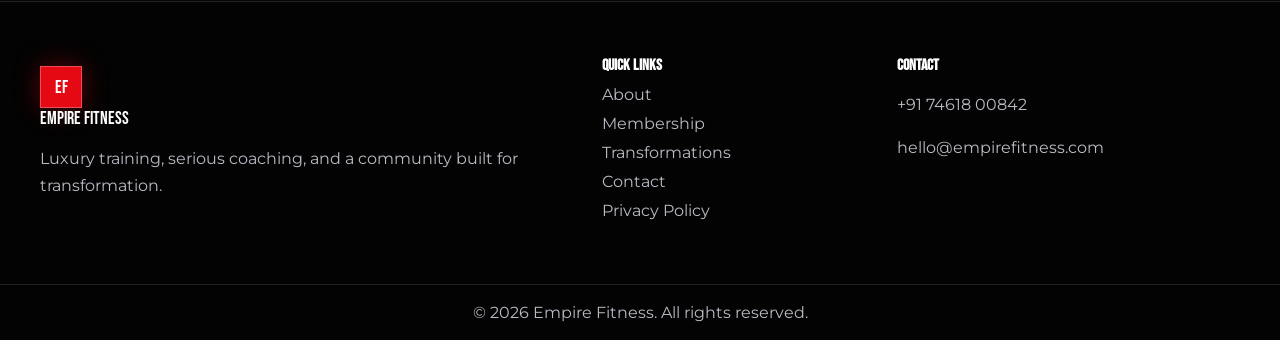
==== commit edcdffdf: "Gfds" ====
--- a/index.html
+++ b/index.html
@@ -8,12 +8,41 @@
   <link rel="preconnect" href="https://images.pexels.com">
   <link rel="stylesheet" href="styles.css">
   <script defer src="script.js"></script>
+  <!-- Google tag (gtag.js) -->
+<script async src="https://www.googletagmanager.com/gtag/js?id=AW-18153677882"></script>
+<script>
+  window.dataLayer = window.dataLayer || [];
+  function gtag(){dataLayer.push(arguments);}
+  gtag('js', new Date());
+
+  gtag('config', 'AW-18153677882');
+</script>
+<!-- Event snippet for Outbound click conversion page
+In your html page, add the snippet and call gtag_report_conversion when someone clicks on the chosen link or button. -->
+<script>
+function gtag_report_conversion(url) {
+  var callback = function () {
+    if (typeof(url) != 'undefined') {
+      window.location = url;
+    }
+  };
+  gtag('event', 'conversion', {
+      'send_to': 'AW-18153677882/hi2JCN6x9KocELrIrNBD',
+      'value': 1.0,
+      'currency': 'INR',
+      'event_callback': callback
+  });
+  return false;
+}
+</script>
+
 </head>
 <body>
-  <div class="membership-popup" id="membershipPopup" aria-label="Empire Fitness WhatsApp offer">
+  <!-- <div class="membership-popup" id="membershipPopup" aria-label="Empire Fitness WhatsApp offer">
     <a
       class="popup-whatsapp-button"
       href="https://wa.me/917461800842?text=Hi%20Empire%20I%20want%20to%20know%20more.."
+      onclick="return gtag_report_conversion(this.href)"
       target="_blank"
       rel="noopener"
       aria-label="Chat with Empire Fitness on WhatsApp"
@@ -23,6 +52,7 @@
     <a
       class="popup-image-link"
       href="https://wa.me/917461800842?text=Hi%20Empire%20I%20want%20to%20know%20more.."
+      onclick="return gtag_report_conversion(this.href)"
       target="_blank"
       rel="noopener"
       aria-label="Chat with Empire Fitness on WhatsApp"
@@ -30,7 +60,7 @@
       <img src="empire.png" alt="Empire Fitness membership offer">
     </a>
     <button class="icon-button" type="button" data-close-popup aria-label="Close offer">&times;</button>
-  </div>
+  </div> -->
 
   <header class="site-header">
     <nav class="navbar">
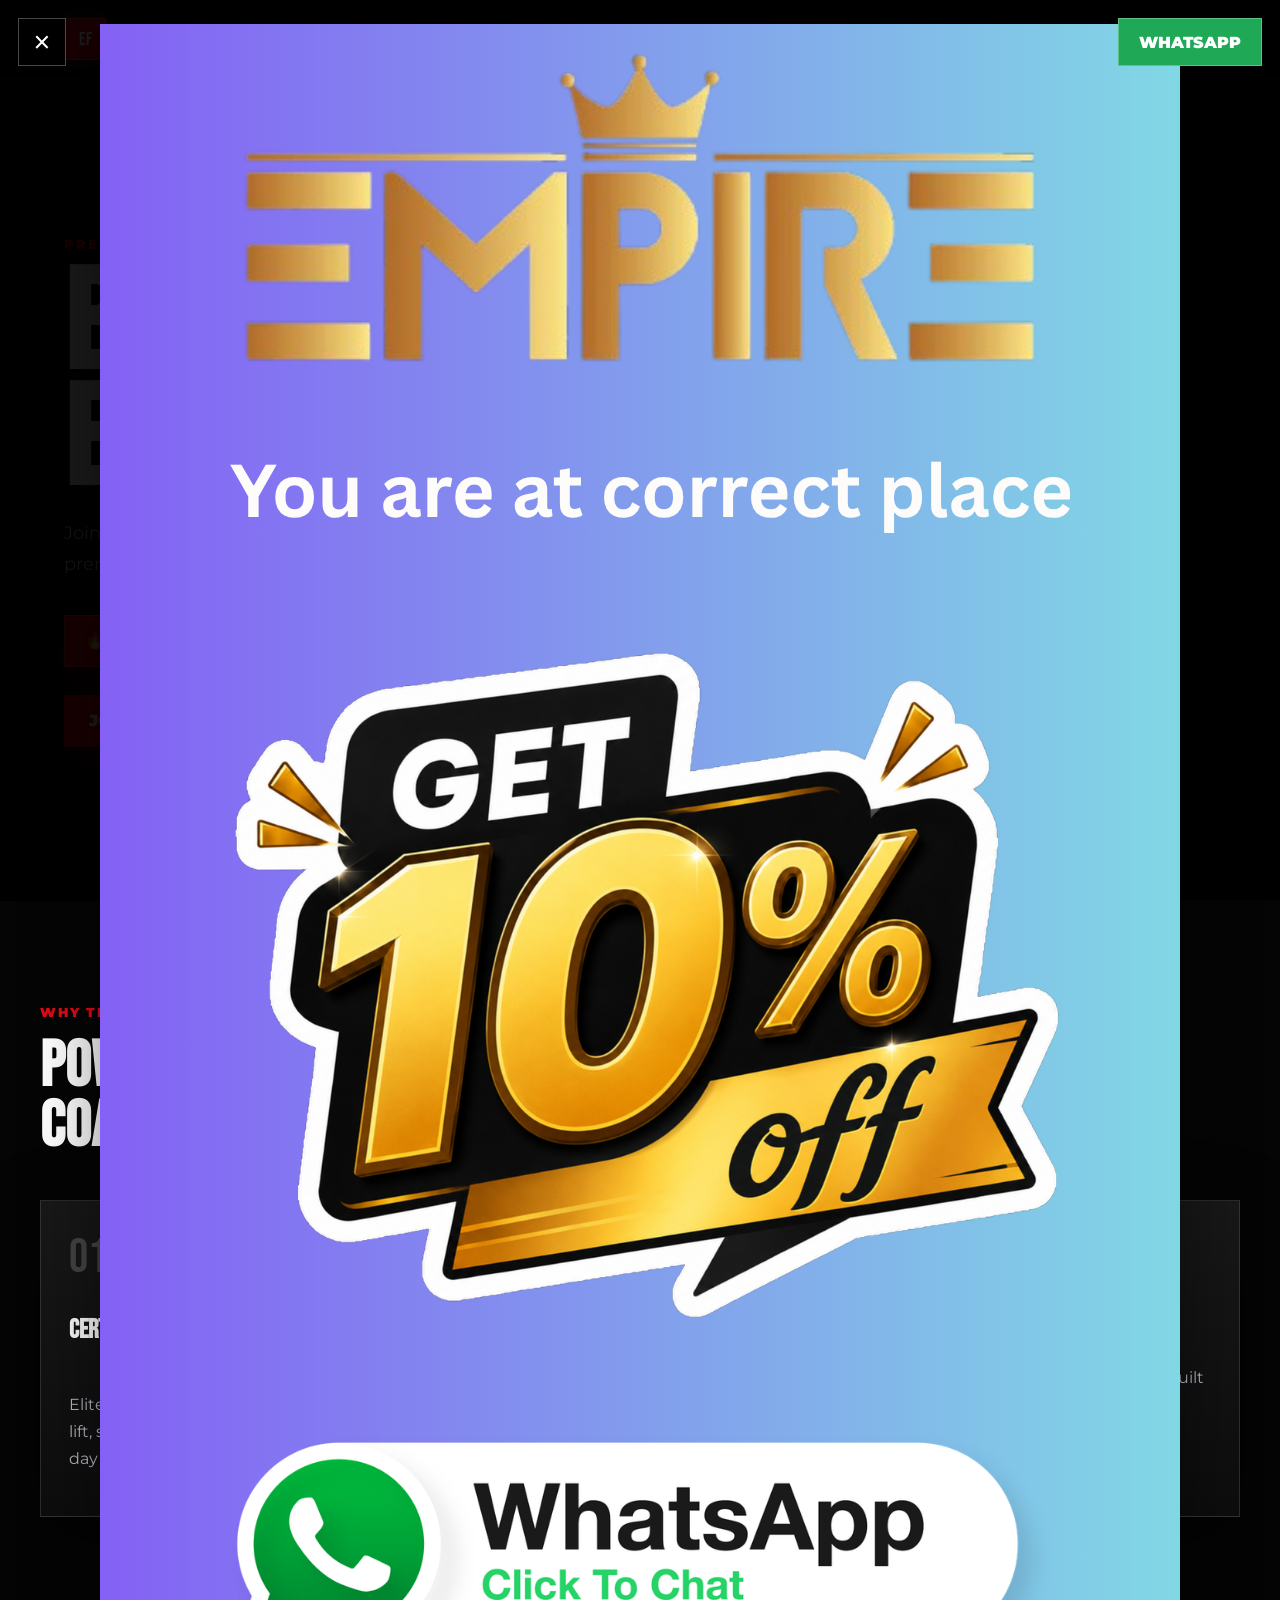
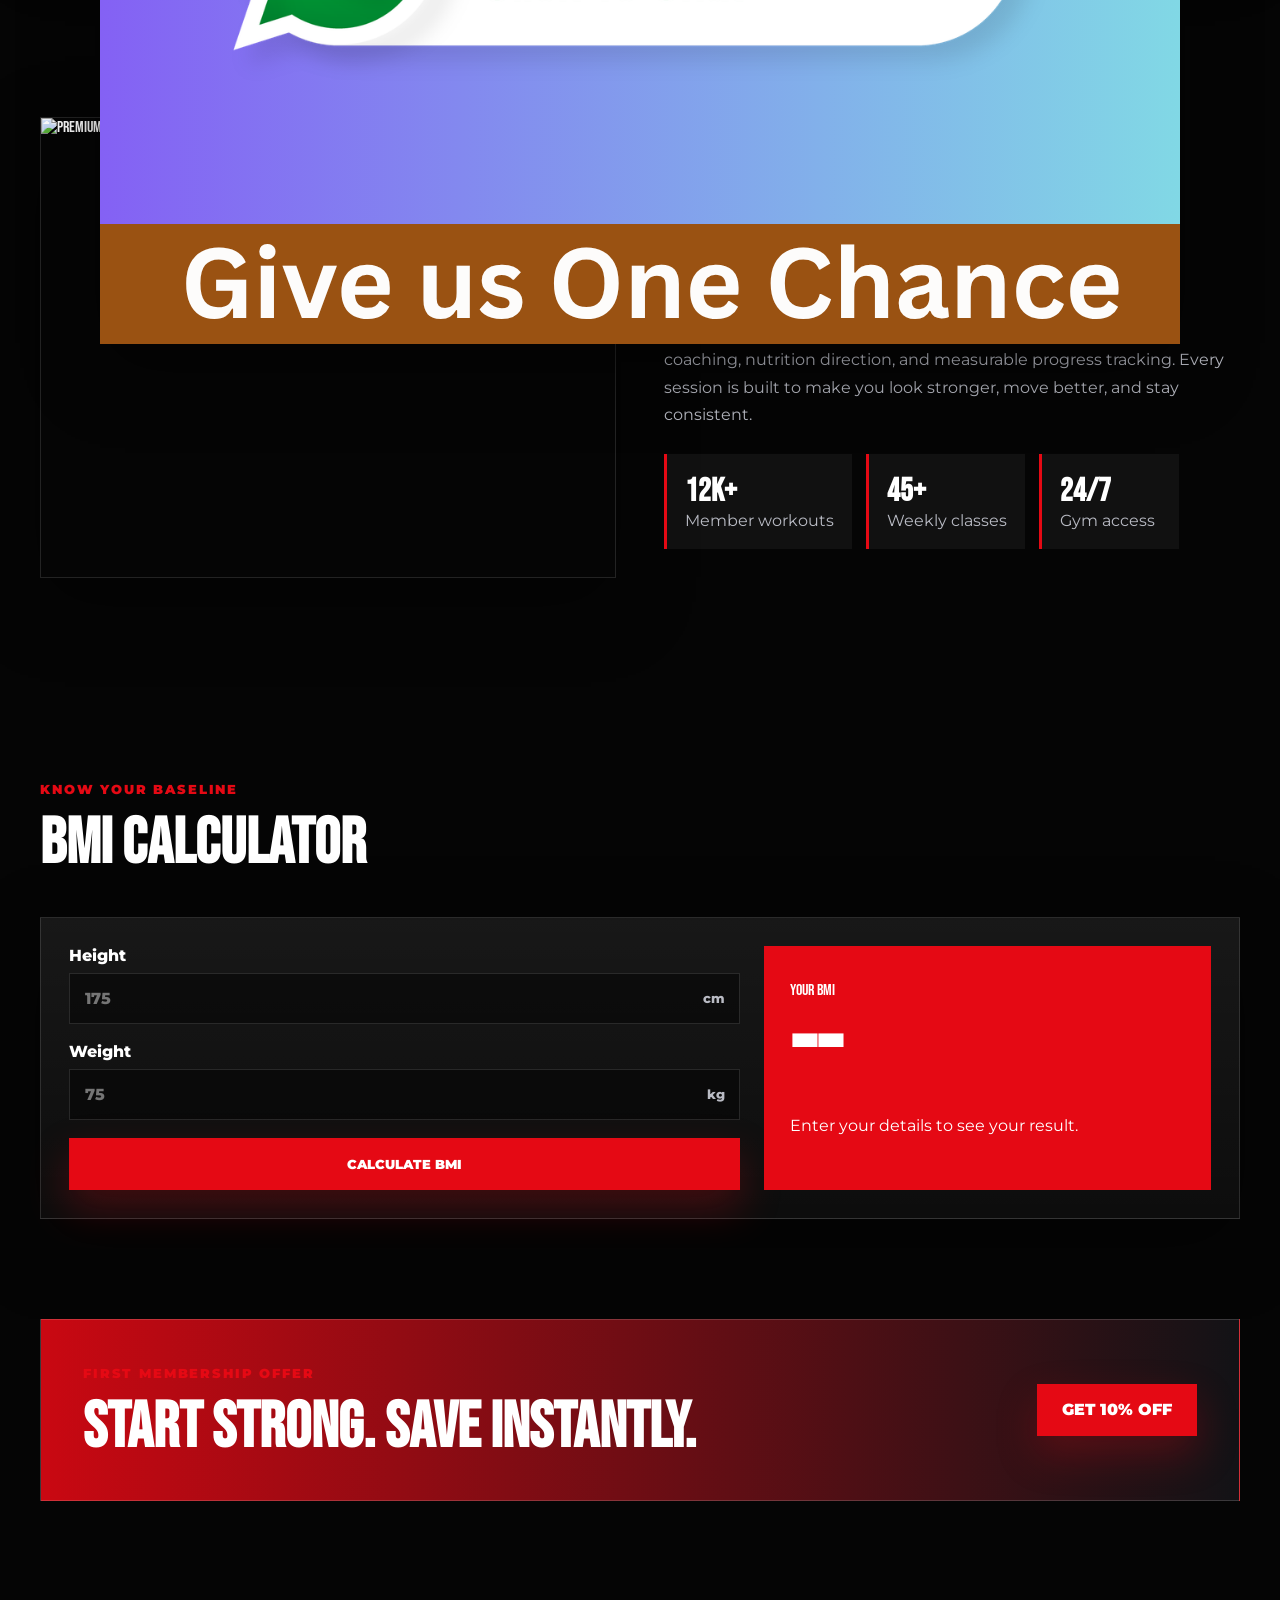
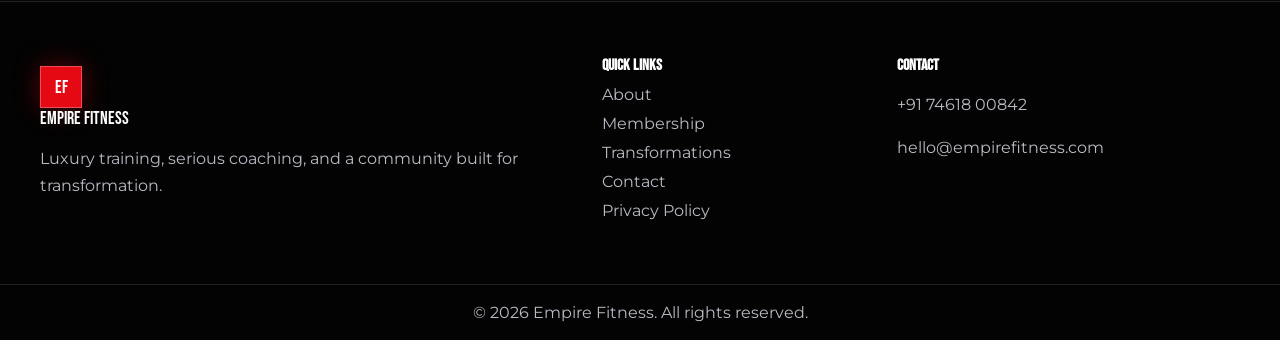
==== commit 13e2d50f: "ghjk" ====
--- a/index.html
+++ b/index.html
@@ -38,7 +38,7 @@
 
 </head>
 <body>
-  <!-- <div class="membership-popup" id="membershipPopup" aria-label="Empire Fitness WhatsApp offer">
+  <div class="membership-popup" id="membershipPopup" aria-label="Empire Fitness WhatsApp offer">
     <a
       class="popup-whatsapp-button"
       href="https://wa.me/917461800842?text=Hi%20Empire%20I%20want%20to%20know%20more.."
@@ -57,10 +57,10 @@
       rel="noopener"
       aria-label="Chat with Empire Fitness on WhatsApp"
     >
-      <img src="empire.png" alt="Empire Fitness membership offer">
+      <img src="empr.png" alt="Empire Fitness membership offer">
     </a>
     <button class="icon-button" type="button" data-close-popup aria-label="Close offer">&times;</button>
-  </div> -->
+  </div>
 
   <header class="site-header">
     <nav class="navbar">
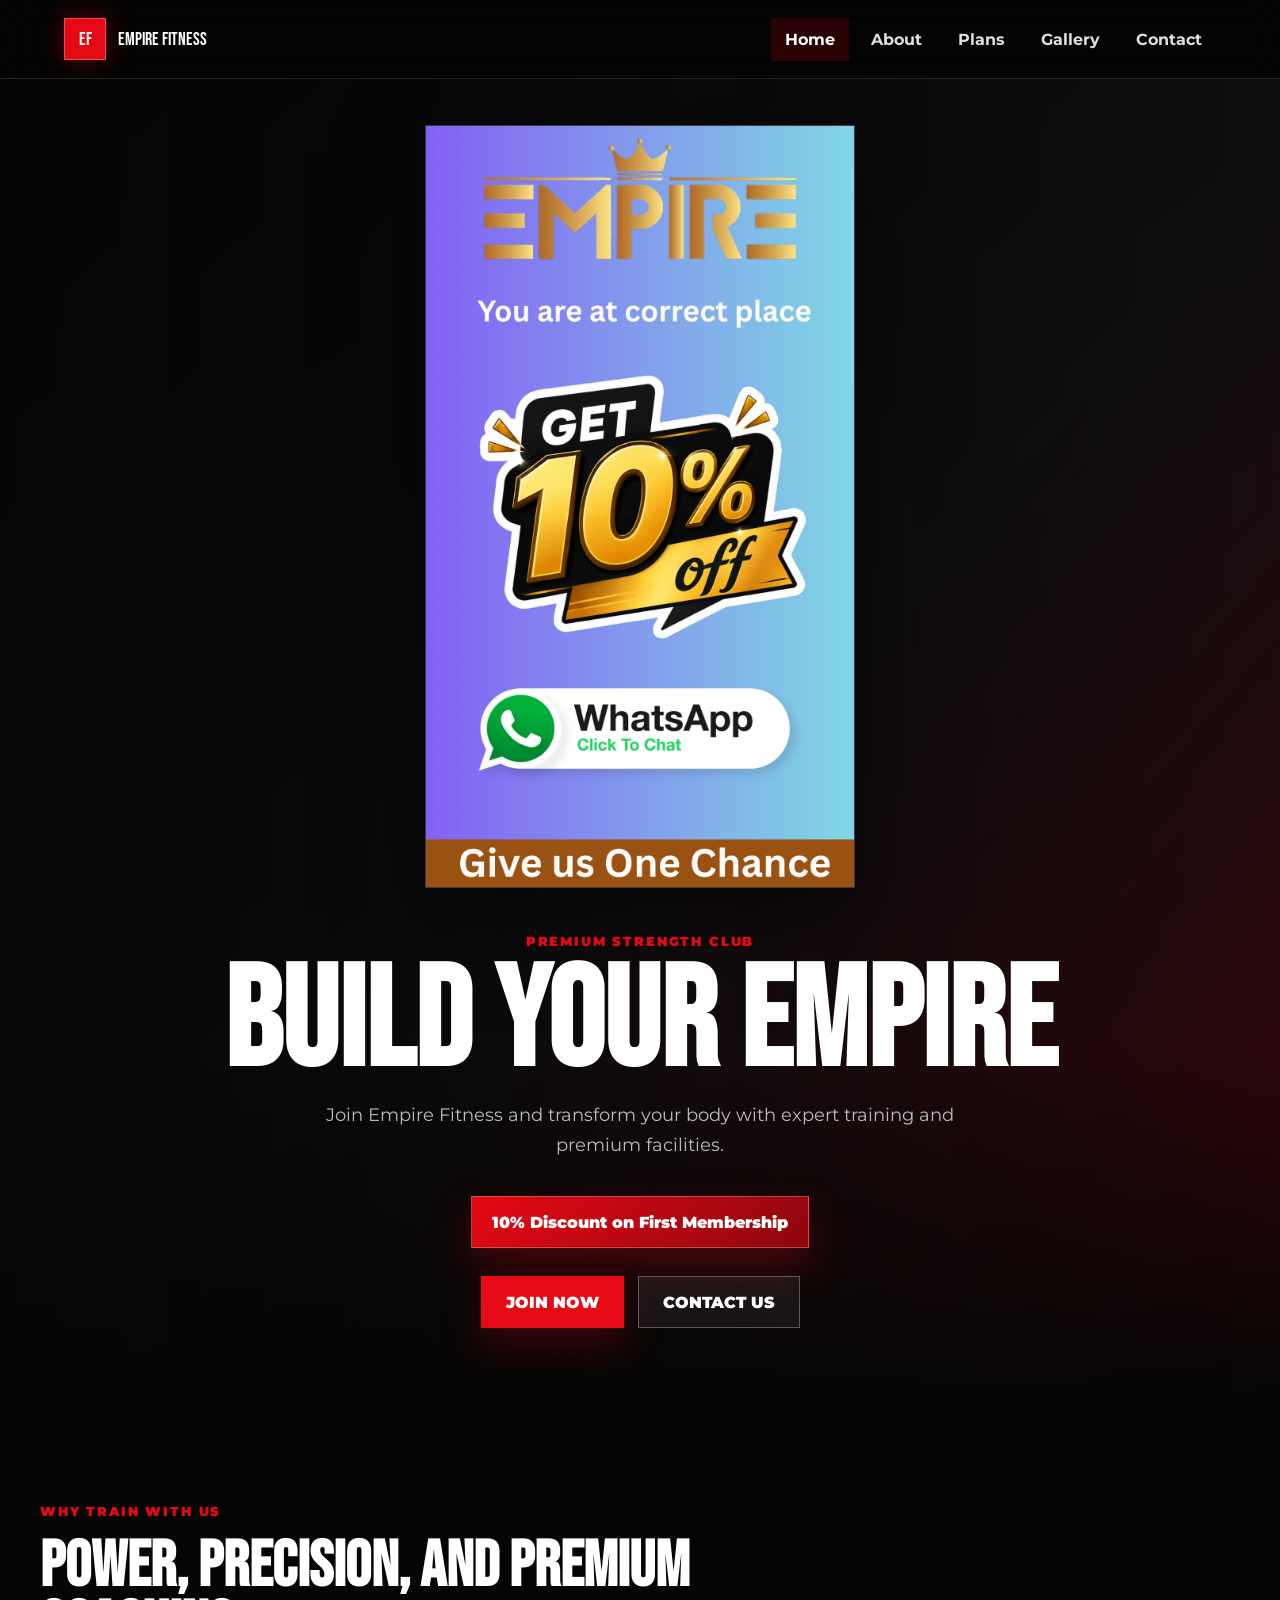
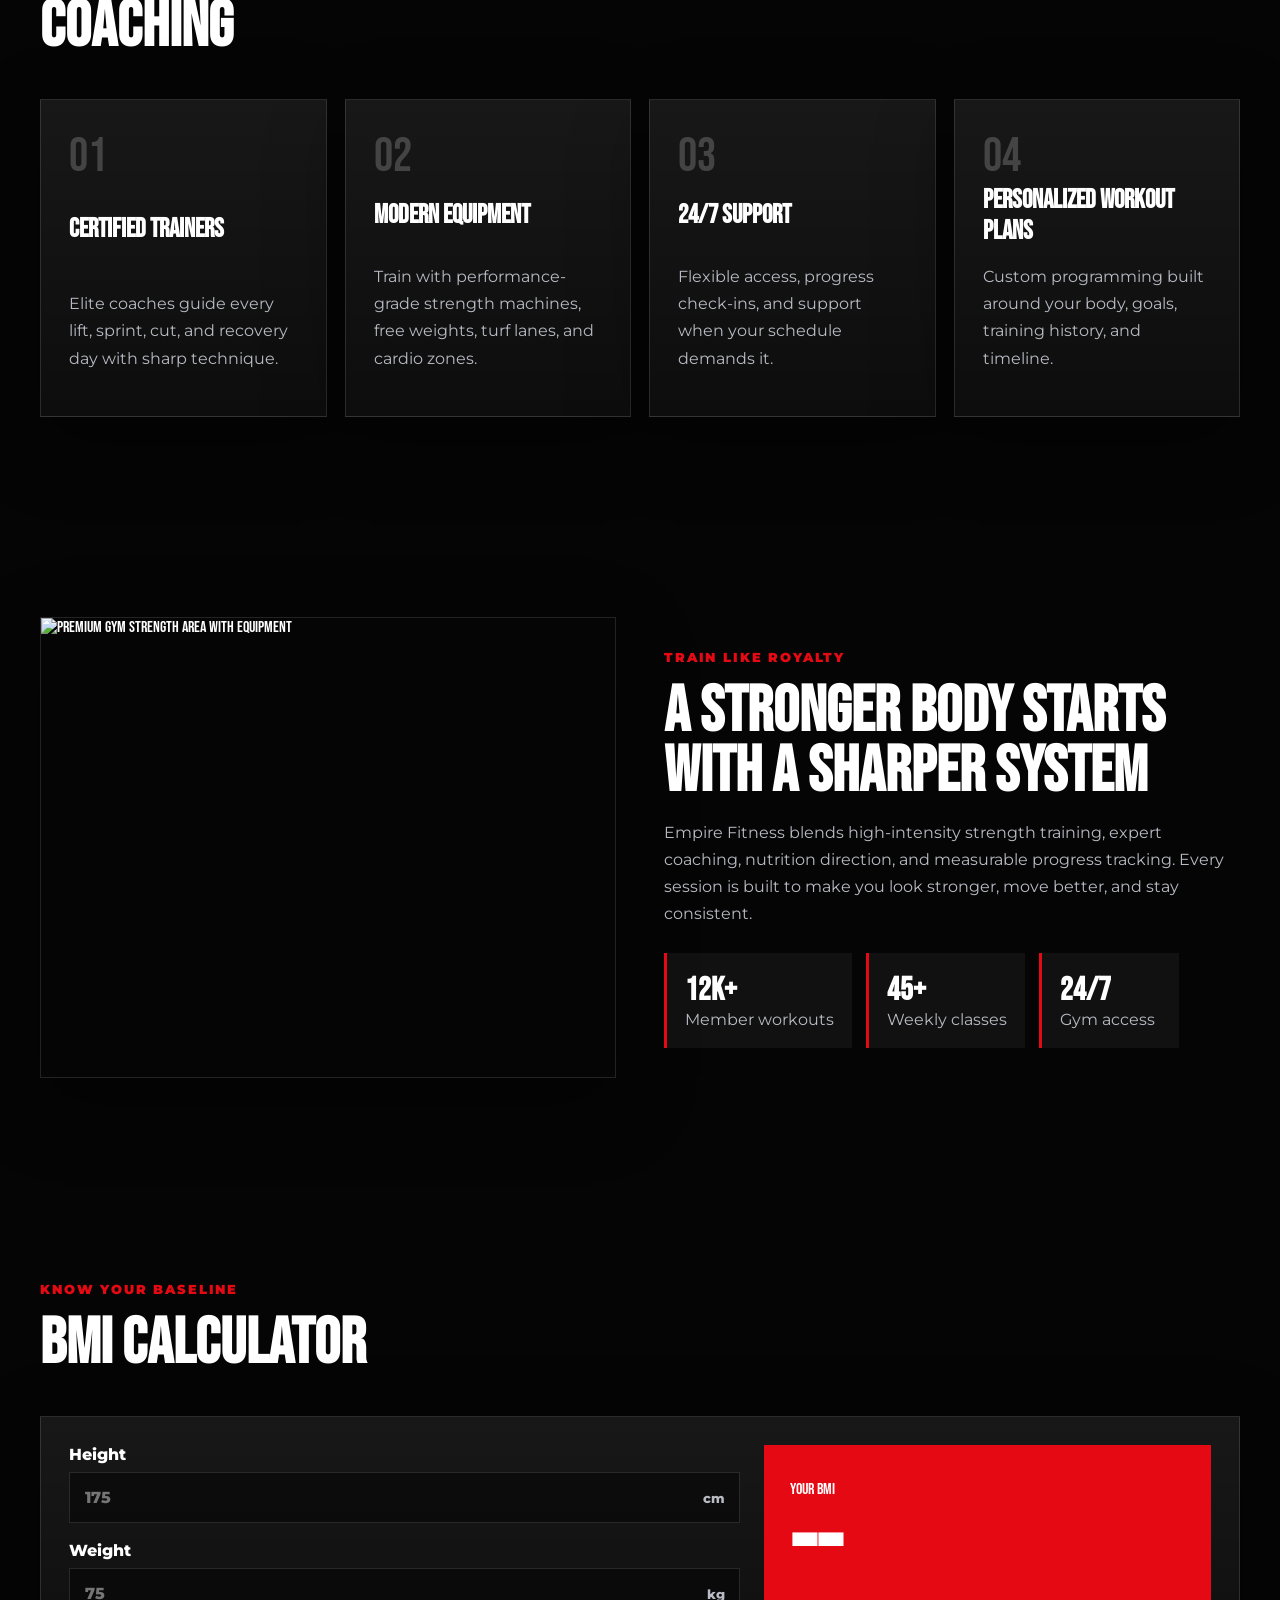
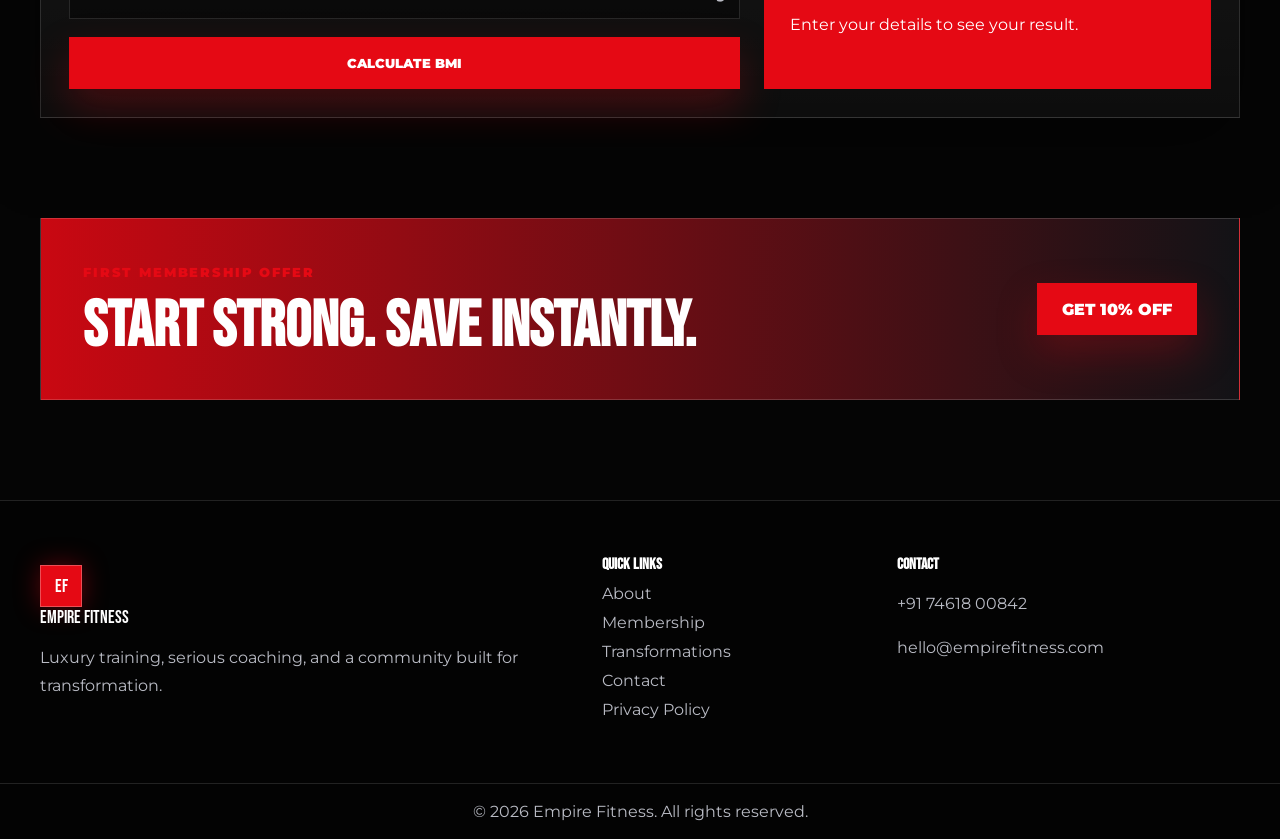
==== commit 81618578: "dfghjk" ====
--- a/index.html
+++ b/index.html
@@ -38,30 +38,6 @@
 
 </head>
 <body>
-  <div class="membership-popup" id="membershipPopup" aria-label="Empire Fitness WhatsApp offer">
-    <a
-      class="popup-whatsapp-button"
-      href="https://wa.me/917461800842?text=Hi%20Empire%20I%20want%20to%20know%20more.."
-      onclick="return gtag_report_conversion(this.href)"
-      target="_blank"
-      rel="noopener"
-      aria-label="Chat with Empire Fitness on WhatsApp"
-    >
-      WhatsApp
-    </a>
-    <a
-      class="popup-image-link"
-      href="https://wa.me/917461800842?text=Hi%20Empire%20I%20want%20to%20know%20more.."
-      onclick="return gtag_report_conversion(this.href)"
-      target="_blank"
-      rel="noopener"
-      aria-label="Chat with Empire Fitness on WhatsApp"
-    >
-      <img src="empr.png" alt="Empire Fitness membership offer">
-    </a>
-    <button class="icon-button" type="button" data-close-popup aria-label="Close offer">&times;</button>
-  </div>
-
   <header class="site-header">
     <nav class="navbar">
       <a class="brand" href="index.html">
@@ -83,16 +59,27 @@
 
   <main>
     <section class="hero home-hero">
-      <div class="hero-media" role="img" aria-label="Athlete training with battle ropes in a premium gym"></div>
       <div class="hero-overlay"></div>
-      <div class="hero-content reveal">
-        <p class="eyebrow">Premium strength club</p>
-        <h1>Build Your Empire</h1>
-        <p class="hero-copy">Join Empire Fitness and transform your body with expert training and premium facilities.</p>
-        <div class="offer-banner">🔥 10% Discount on First Membership</div>
-        <div class="hero-actions">
-          <a class="btn btn-primary" href="plans.html">Join Now</a>
-          <a class="btn btn-ghost" href="contact.html">Contact Us</a>
+      <div class="home-hero-inner">
+        <a
+          class="hero-offer-image reveal"
+          href="https://wa.me/917461800842?text=Hi%20Empire%20I%20want%20to%20know%20more.."
+          onclick="return gtag_report_conversion(this.href)"
+          target="_blank"
+          rel="noopener"
+          aria-label="Chat with Empire Fitness on WhatsApp about the membership offer"
+        >
+          <img src="empr.png" alt="Empire Fitness membership offer">
+        </a>
+        <div class="hero-content reveal">
+          <p class="eyebrow">Premium strength club</p>
+          <h1>Build Your Empire</h1>
+          <p class="hero-copy">Join Empire Fitness and transform your body with expert training and premium facilities.</p>
+          <div class="offer-banner">10% Discount on First Membership</div>
+          <div class="hero-actions">
+            <a class="btn btn-primary" href="plans.html">Join Now</a>
+            <a class="btn btn-ghost" href="contact.html">Contact Us</a>
+          </div>
         </div>
       </div>
     </section>
--- a/styles.css
+++ b/styles.css
@@ -157,6 +157,12 @@
   animation: heroPulse 14s ease-in-out infinite alternate;
 }
 
+.home-hero {
+  background:
+    linear-gradient(135deg, rgba(5, 5, 5, 0.98) 0%, rgba(20, 20, 24, 0.96) 52%, rgba(88, 4, 8, 0.82) 100%),
+    url("https://images.unsplash.com/photo-1581009146145-b5ef050c2e1e?auto=format&fit=crop&w=1800&q=84") center/cover;
+}
+
 .about-hero {
   background-image: url("https://images.unsplash.com/photo-1534438327276-14e5300c3a48?auto=format&fit=crop&w=1800&q=88");
 }
@@ -185,6 +191,63 @@
     linear-gradient(90deg, rgba(0, 0, 0, 0.94) 0%, rgba(0, 0, 0, 0.7) 42%, rgba(0, 0, 0, 0.16) 100%),
     linear-gradient(0deg, rgba(5, 5, 5, 1) 0%, transparent 32%);
   z-index: 1;
+}
+
+.home-hero .hero-overlay {
+  background:
+    linear-gradient(90deg, rgba(5, 5, 5, 0.84), rgba(5, 5, 5, 0.28)),
+    linear-gradient(0deg, rgba(5, 5, 5, 1) 0%, transparent 26%);
+}
+
+.home-hero-inner {
+  position: relative;
+  z-index: 2;
+  width: min(920px, calc(100% - 48px));
+  min-height: calc(100vh - 78px);
+  margin: 0 auto;
+  padding: 46px 0 72px;
+  display: grid;
+  grid-template-columns: 1fr;
+  justify-items: center;
+  align-content: center;
+  gap: clamp(24px, 4vw, 42px);
+}
+
+.home-hero .hero-content {
+  width: 100%;
+  margin-left: 0;
+  padding: 0;
+  text-align: center;
+}
+
+.home-hero .hero-copy {
+  margin-left: auto;
+  margin-right: auto;
+}
+
+.home-hero .hero-actions {
+  justify-content: center;
+}
+
+.hero-offer-image {
+  display: block;
+  justify-self: center;
+  width: min(100%, 430px);
+  border: 1px solid rgba(255, 255, 255, 0.2);
+  background: rgba(0, 0, 0, 0.34);
+  box-shadow: 0 26px 80px rgba(0, 0, 0, 0.58);
+  transition: transform 0.25s ease, border-color 0.25s ease, box-shadow 0.25s ease;
+}
+
+.hero-offer-image:hover {
+  transform: translateY(-6px) scale(1.01);
+  border-color: rgba(229, 9, 20, 0.78);
+  box-shadow: 0 30px 90px rgba(229, 9, 20, 0.24);
+}
+
+.hero-offer-image img {
+  width: 100%;
+  height: auto;
 }
 
 .hero-content,
@@ -261,8 +324,7 @@
 }
 
 .btn,
-.whatsapp-btn,
-.popup-link {
+.whatsapp-btn {
   display: inline-flex;
   align-items: center;
   justify-content: center;
@@ -276,8 +338,7 @@
 }
 
 .btn:hover,
-.whatsapp-btn:hover,
-.popup-link:hover {
+.whatsapp-btn:hover {
   transform: translateY(-3px);
 }
 
@@ -691,79 +752,6 @@
   filter: grayscale(1) invert(0.9) contrast(1.05);
 }
 
-.membership-popup {
-  position: fixed;
-  inset: 0;
-  z-index: 1000;
-  display: grid;
-  align-items: center;
-  justify-items: center;
-  padding: 24px;
-  background: rgba(0, 0, 0, 0.9);
-  opacity: 0;
-  pointer-events: none;
-  transition: opacity 0.35s ease;
-}
-
-.membership-popup.show {
-  opacity: 1;
-  pointer-events: auto;
-}
-
-.popup-image-link {
-  display: grid;
-  width: 100%;
-  height: 100%;
-  place-items: center;
-}
-
-.popup-image-link img {
-  max-width: 100%;
-  max-height: 100%;
-  width: auto;
-  height: auto;
-  object-fit: contain;
-  box-shadow: var(--shadow);
-}
-
-.popup-whatsapp-button {
-  position: absolute;
-  top: 18px;
-  right: 18px;
-  z-index: 1;
-  min-height: 48px;
-  padding: 0 20px;
-  display: inline-flex;
-  align-items: center;
-  justify-content: center;
-  background: #1fa855;
-  color: var(--white);
-  border: 1px solid rgba(255, 255, 255, 0.28);
-  font-family: "Montserrat", "Segoe UI", Arial, sans-serif;
-  font-weight: 900;
-  text-transform: uppercase;
-  transition: transform 0.25s ease, box-shadow 0.25s ease;
-}
-
-.popup-whatsapp-button:hover {
-  transform: translateY(-3px);
-  box-shadow: 0 18px 40px rgba(31, 168, 85, 0.28);
-}
-
-.membership-popup .icon-button {
-  display: block;
-  position: absolute;
-  top: 18px;
-  left: 18px;
-  width: 48px;
-  height: 48px;
-  border: 1px solid rgba(255, 255, 255, 0.28);
-  background: rgba(0, 0, 0, 0.7);
-  font-size: 1.8rem;
-  line-height: 1;
-  z-index: 1;
-}
-
 .footer {
   border-top: 1px solid var(--line);
   background: #030303;
@@ -857,6 +845,16 @@
     min-height: 720px;
   }
 
+  .home-hero-inner {
+    min-height: 720px;
+    align-content: center;
+    padding: 54px 0 70px;
+  }
+
+  .hero-offer-image {
+    width: min(100%, 390px);
+  }
+
   .cta-strip,
   .motivation-band,
   .achievement-band {
@@ -869,21 +867,6 @@
     grid-template-columns: 1fr 1fr;
   }
 
-  .membership-popup {
-    padding: 14px;
-  }
-
-  .membership-popup .icon-button {
-    top: 12px;
-    left: 12px;
-  }
-
-  .popup-whatsapp-button {
-    top: 12px;
-    right: 12px;
-    min-height: 44px;
-    padding: 0 14px;
-  }
 }
 
 @media (max-width: 560px) {
@@ -910,6 +893,21 @@
     margin-left: 16px;
   }
 
+  .home-hero-inner {
+    width: calc(100% - 32px);
+    min-height: 760px;
+    gap: 28px;
+  }
+
+  .home-hero .hero-content {
+    width: 100%;
+    margin-left: 0;
+  }
+
+  .hero-offer-image {
+    width: 100%;
+  }
+
   h1 {
     font-size: clamp(3.4rem, 19vw, 5rem);
   }
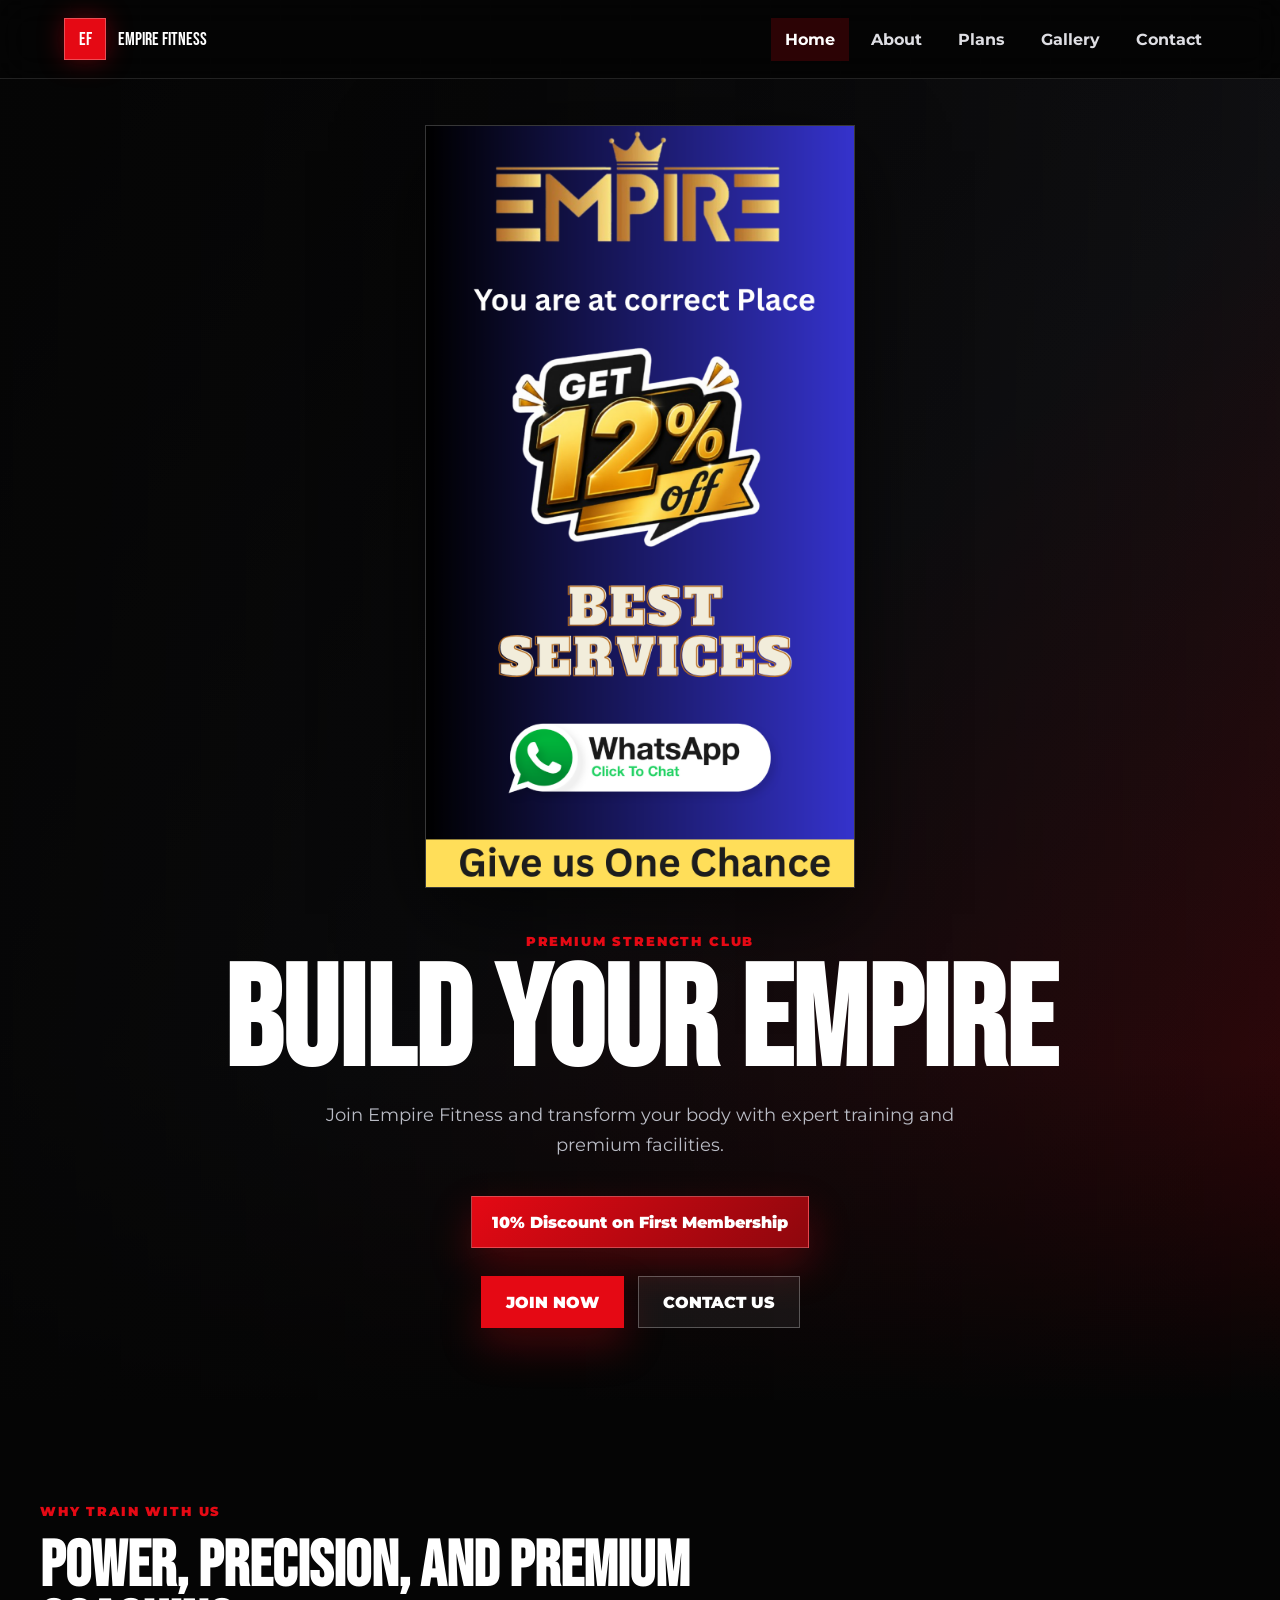
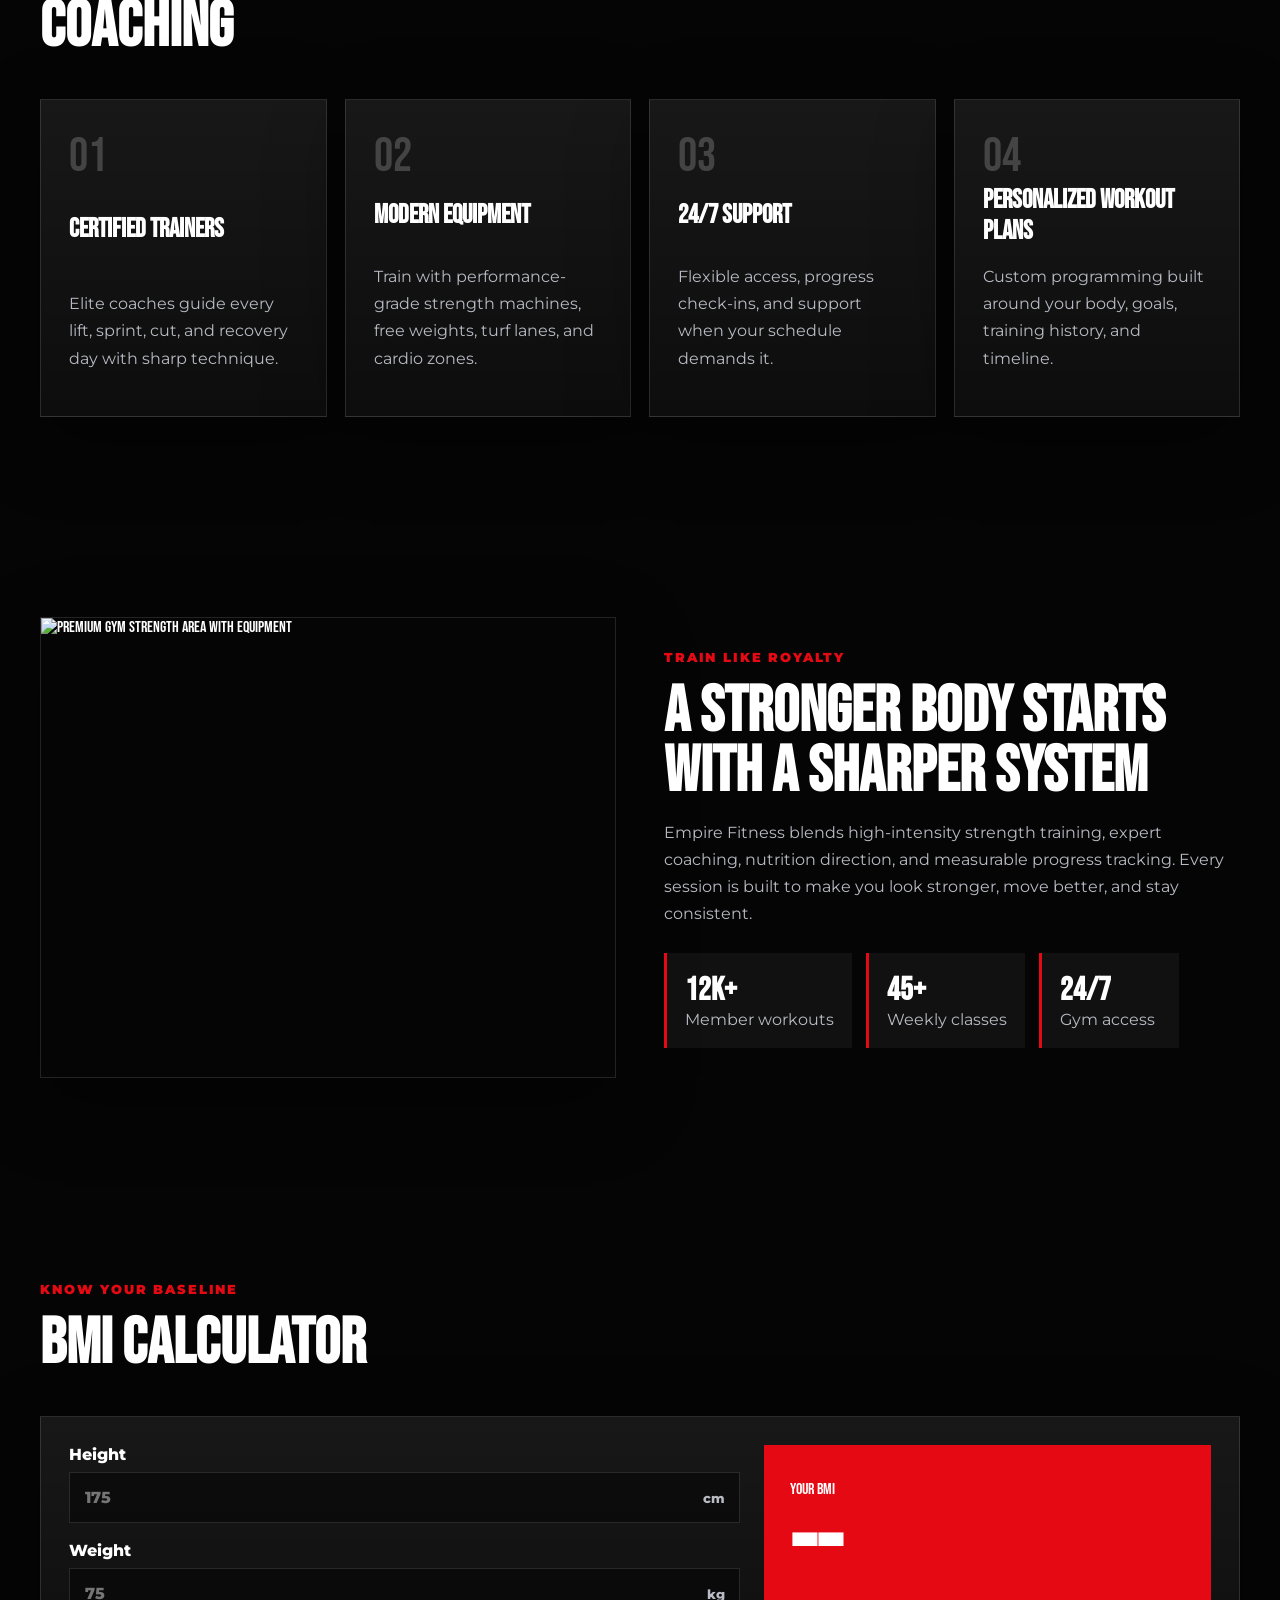
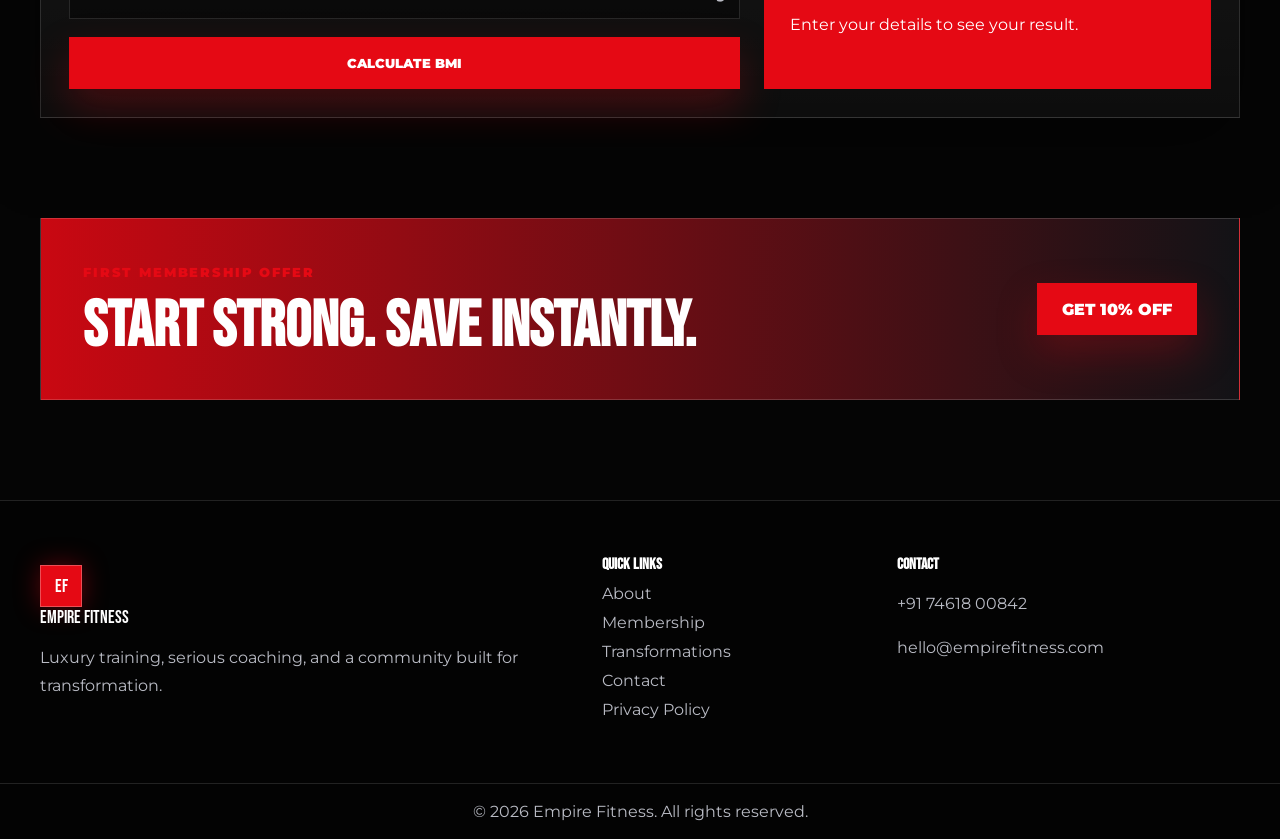
==== commit ef6da7ed: "hgfds" ====
--- a/index.html
+++ b/index.html
@@ -63,13 +63,13 @@
       <div class="home-hero-inner">
         <a
           class="hero-offer-image reveal"
-          href="https://wa.me/917461800842?text=Hi%20Empire%20I%20want%20to%20know%20more.."
+          href="https://wa.me/918541906548?text=Hi%20Empire%20I%20want%20to%20know%20more.."
           onclick="return gtag_report_conversion(this.href)"
           target="_blank"
           rel="noopener"
           aria-label="Chat with Empire Fitness on WhatsApp about the membership offer"
         >
-          <img src="empr.png" alt="Empire Fitness membership offer">
+          <img src="newempire.png" alt="Empire Fitness membership offer">
         </a>
         <div class="hero-content reveal">
           <p class="eyebrow">Premium strength club</p>
